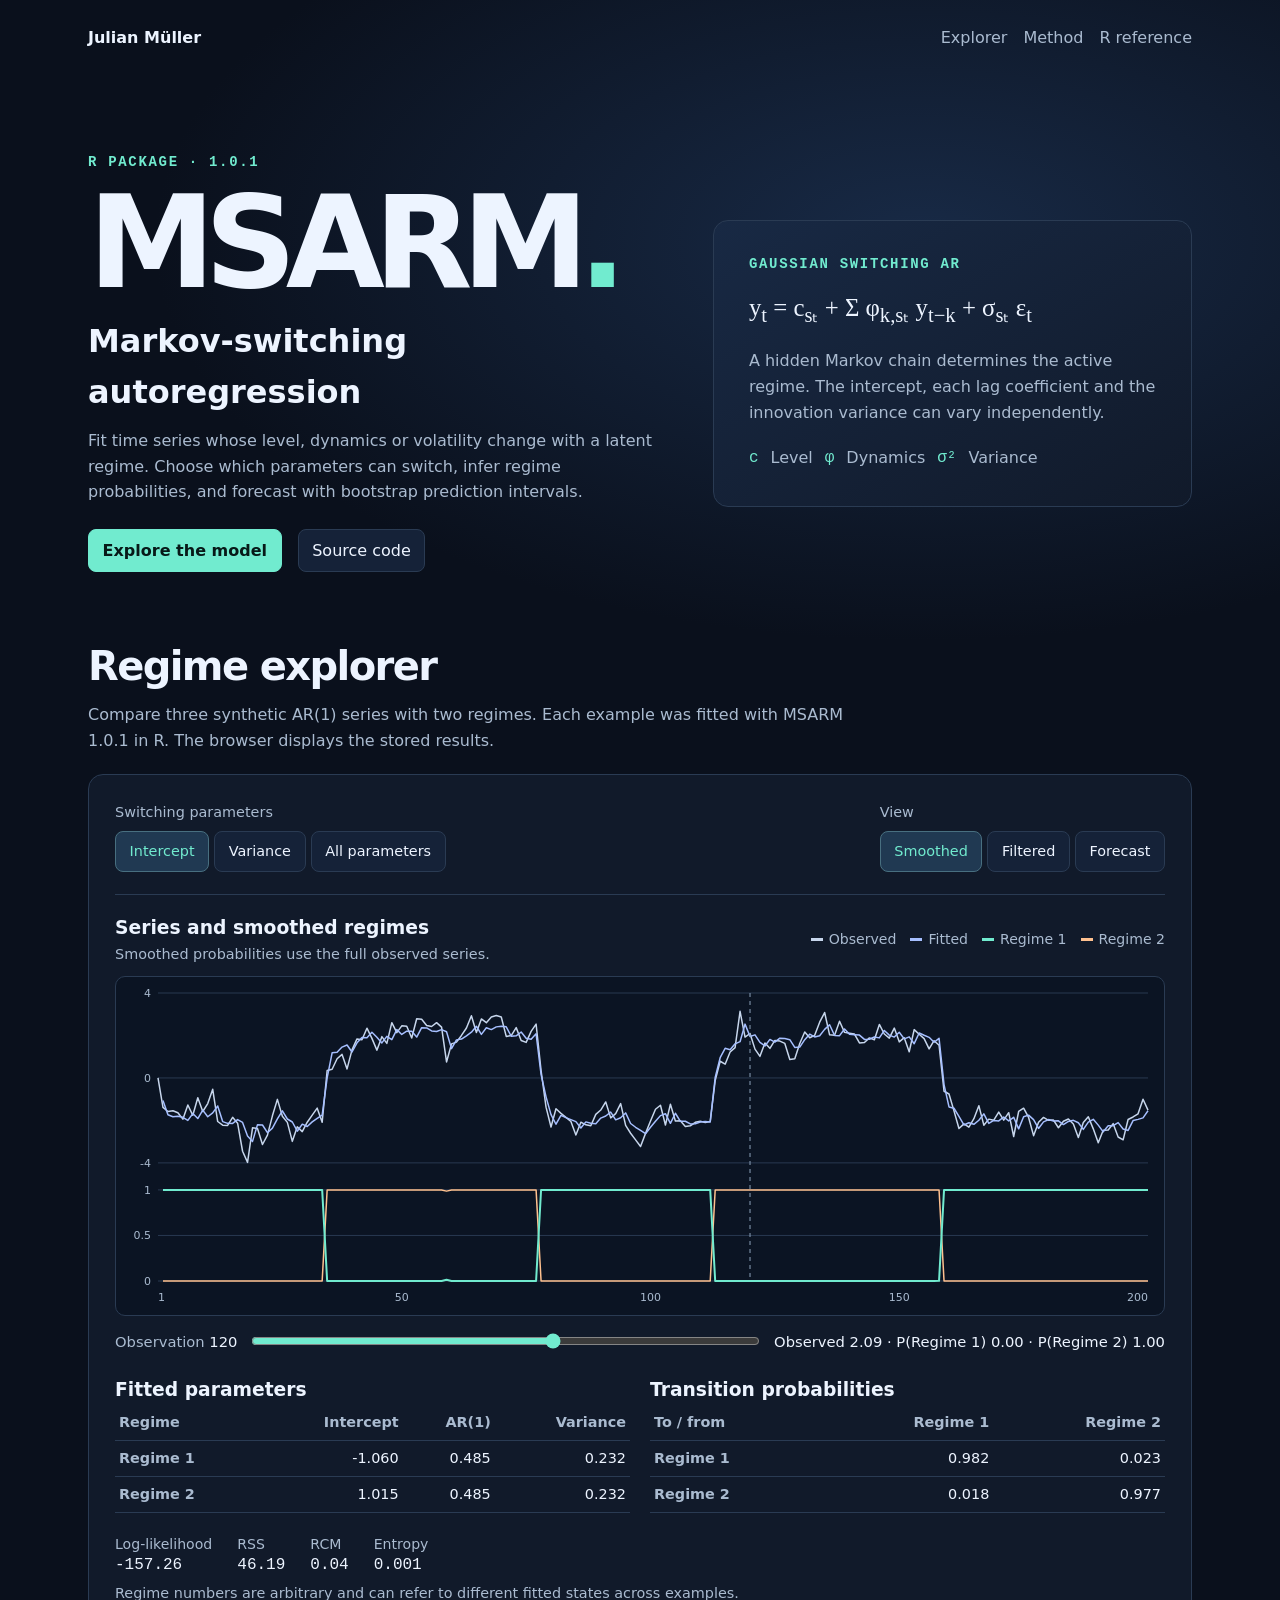
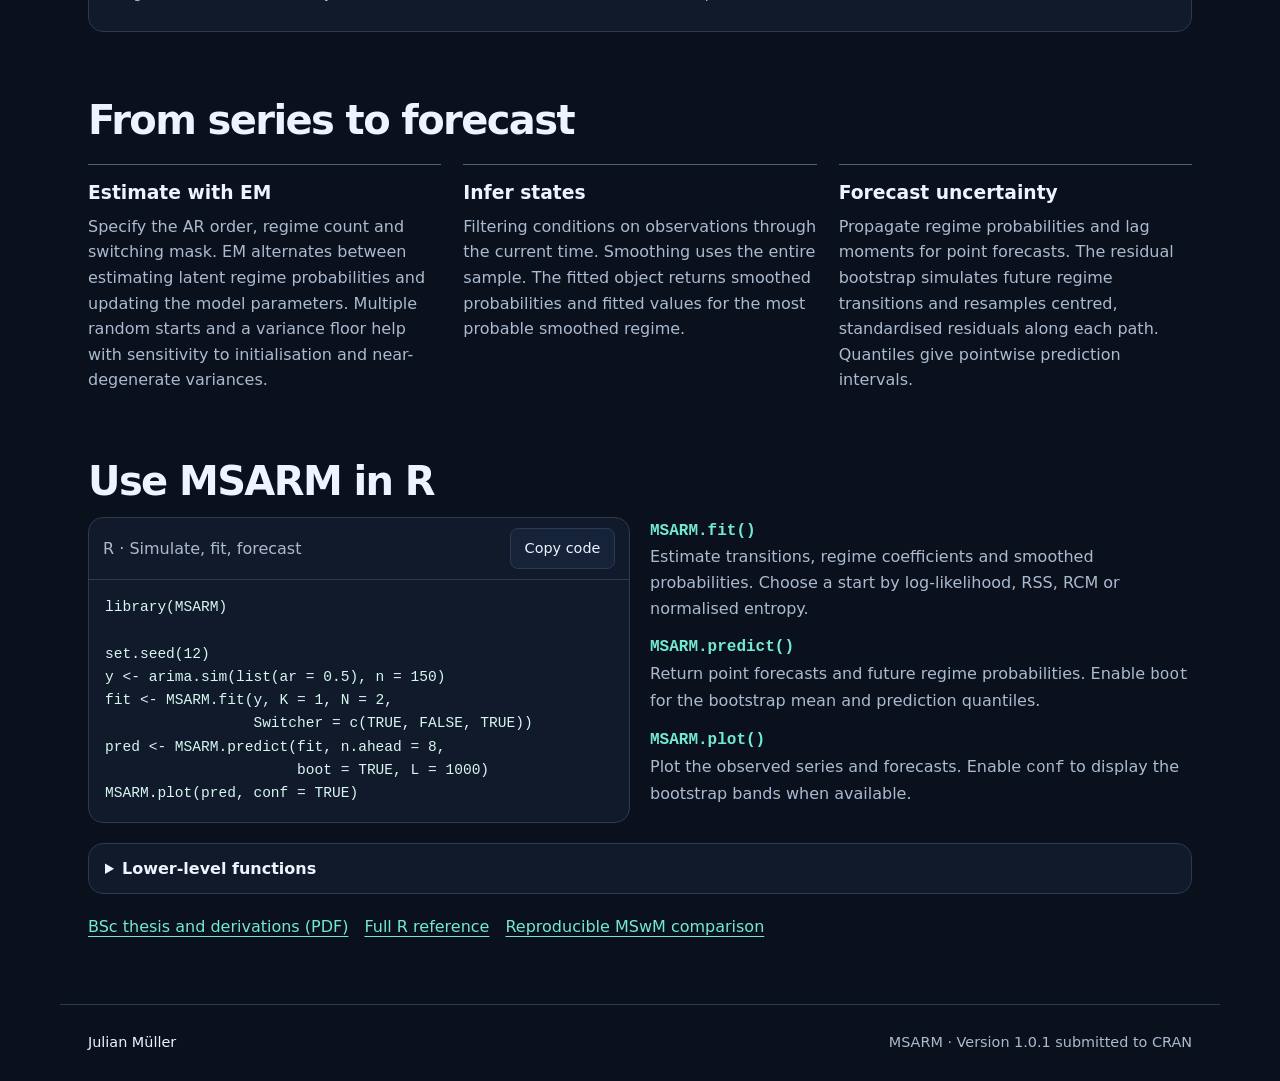
==== msarm/index.html @ c4424e80 "Add interactive MSARM project page" ====
<!doctype html>
<html lang="en">
<head>
  <meta charset="utf-8">
  <meta name="viewport" content="width=device-width, initial-scale=1">
  <meta name="description" content="Explore regime inference and forecasting with MSARM, an R package for Gaussian Markov-switching autoregressions.">
  <title>MSARM · Markov-switching autoregressions in R</title>
  <link rel="stylesheet" href="style.css">
  <script defer src="demo-data.js"></script>
  <script defer src="explorer.js"></script>
</head>
<body>
<a class="skip" href="#main">Skip to content</a>
<header class="wrap top">
  <a class="wordmark" href="../">Julian Müller</a>
  <nav aria-label="Page navigation"><a href="#explore">Explorer</a><a href="#method">Method</a><a href="#reference">R reference</a></nav>
</header>
<main id="main" class="wrap">
  <section class="hero" aria-labelledby="title">
    <div class="hero-copy">
      <div class="eyebrow">R PACKAGE · 1.0.1</div>
      <h1 id="title">MSARM<span>.</span></h1>
      <p class="lead">Markov-switching autoregression</p>
      <p>Fit time series whose level, dynamics or volatility change with a latent regime. Choose which parameters can switch, infer regime probabilities, and forecast with bootstrap prediction intervals.</p>
      <div class="actions"><a class="button primary" href="#explore">Explore the model</a><a class="button" href="https://github.com/jmuelleo/MSARM/tree/msarm-1.0.1">Source code</a></div>
    </div>
    <aside class="model-card" aria-label="Model equation">
      <div class="eyebrow">GAUSSIAN SWITCHING AR</div>
      <p class="equation">y<sub>t</sub> = c<sub>sₜ</sub> + Σ φ<sub>k,sₜ</sub> y<sub>t−k</sub> + σ<sub>sₜ</sub> ε<sub>t</sub></p>
      <p>A hidden Markov chain determines the active regime. The intercept, each lag coefficient and the innovation variance can vary independently.</p>
      <div class="key"><span>c</span> Level <span>φ</span> Dynamics <span>σ²</span> Variance</div>
    </aside>
  </section>

  <section id="explore" aria-labelledby="explore-title">
    <h2 id="explore-title">Regime explorer</h2>
    <p class="intro">Compare three synthetic AR(1) series with two regimes. Each example was fitted with MSARM 1.0.1 in R. The browser displays the stored results.</p>
    <div class="lab">
      <div class="control-row">
        <fieldset><legend>Switching parameters</legend><div class="seg">
          <button type="button" data-model="level" aria-pressed="true">Intercept</button>
          <button type="button" data-model="volatility" aria-pressed="false">Variance</button>
          <button type="button" data-model="dynamics" aria-pressed="false">All parameters</button>
        </div></fieldset>
        <fieldset><legend>View</legend><div class="seg">
          <button type="button" data-view="smoothed" aria-pressed="true">Smoothed</button>
          <button type="button" data-view="filtered" aria-pressed="false">Filtered</button>
          <button type="button" data-view="forecast" aria-pressed="false">Forecast</button>
        </div></fieldset>
      </div>
      <div class="plot-head"><div><h3 id="chart-title">Series and inferred regimes</h3><p id="chart-description" role="status">Smoothed probabilities use the full observed series.</p></div><div id="legend" class="legend"></div></div>
      <canvas id="chart" role="img" aria-labelledby="chart-title chart-description"><p>Chart output is summarized in the tables below.</p></canvas>
      <div class="inspect">
        <label for="inspect">Observation <output id="step">120</output></label>
        <input type="range" id="inspect" min="2" max="200" value="120">
        <span id="values"></span>
      </div>
      <noscript><p>Enable JavaScript to explore the fitted examples. The model and R reference are available below.</p></noscript>
      <div class="readouts">
        <div><h3>Fitted parameters</h3><table><thead><tr><th scope="col">Regime</th><th scope="col">Intercept</th><th scope="col">AR(1)</th><th scope="col">Variance</th></tr></thead><tbody id="parameters"></tbody></table></div>
        <div><h3>Transition probabilities</h3><table><thead><tr><th scope="col">To / from</th><th scope="col">Regime 1</th><th scope="col">Regime 2</th></tr></thead><tbody id="transition"></tbody></table></div>
      </div>
      <dl id="metrics" class="metrics"></dl>
      <p class="note">Regime numbers are arbitrary and can refer to different fitted states across examples.</p>
    </div>
  </section>

  <section id="method" aria-labelledby="method-title">
    <h2 id="method-title">From series to forecast</h2>
    <div class="method">
      <article><h3>Estimate with EM</h3><p>Specify the AR order, regime count and switching mask. EM alternates between estimating latent regime probabilities and updating the model parameters. Multiple random starts and a variance floor help with sensitivity to initialisation and near-degenerate variances.</p></article>
      <article><h3>Infer states</h3><p>Filtering conditions on observations through the current time. Smoothing uses the entire sample. The fitted object returns smoothed probabilities and fitted values for the most probable smoothed regime.</p></article>
      <article><h3>Forecast uncertainty</h3><p>Propagate regime probabilities and lag moments for point forecasts. The residual bootstrap simulates future regime transitions and resamples centred, standardised residuals along each path. Quantiles give pointwise prediction intervals.</p></article>
    </div>
  </section>

  <section id="reference" aria-labelledby="reference-title">
    <h2 id="reference-title">Use MSARM in R</h2>
    <div class="reference">
      <div class="code-wrap"><div class="code-head"><span>R · Simulate, fit, forecast</span><button type="button" id="copy">Copy code</button></div><pre><code id="r-code">library(MSARM)

set.seed(12)
y &lt;- arima.sim(list(ar = 0.5), n = 150)
fit &lt;- MSARM.fit(y, K = 1, N = 2,
                 Switcher = c(TRUE, FALSE, TRUE))
pred &lt;- MSARM.predict(fit, n.ahead = 8,
                      boot = TRUE, L = 1000)
MSARM.plot(pred, conf = TRUE)</code></pre></div>
      <dl class="api">
        <dt><code>MSARM.fit()</code></dt><dd>Estimate transitions, regime coefficients and smoothed probabilities. Choose a start by log-likelihood, RSS, RCM or normalised entropy.</dd>
        <dt><code>MSARM.predict()</code></dt><dd>Return point forecasts and future regime probabilities. Enable <code>boot</code> for the bootstrap mean and prediction quantiles.</dd>
        <dt><code>MSARM.plot()</code></dt><dd>Plot the observed series and forecasts. Enable <code>conf</code> to display the bootstrap bands when available.</dd>
      </dl>
    </div>
    <details><summary>Lower-level functions</summary>
      <p><strong>Inference and likelihood.</strong> <code>eta_function</code> evaluates conditional densities. <code>zeta_Yt_function</code> calculates filtered and one-step predicted probabilities, <code>zeta_YT_function</code> smooths them, and <code>Log_Likelihood_function</code> evaluates the conditional log-likelihood.</p>
      <p><strong>Initialisation and transitions.</strong> <code>alpha_0_function</code>, <code>P_0_function</code> and <code>zeta_1_0_function</code> initialise coefficients, transitions and regime weights. <code>P_ij_next_function</code> updates the transition matrix.</p>
      <p><strong>Worked EM routines.</strong> The three case-specific EM routines expose the estimation steps behind different switching masks. The associated helpers update regression coefficients and, in Example 5, regime variances.</p>
        <ul class="helper-list"><li><a href="https://github.com/jmuelleo/MSARM/tree/msarm-1.0.1/man"><code>Example3_EM_Algorithm_function_lastbeta</code>, <code>Example4_EM_Algorithm_function_lastbeta</code>, <code>Example5_EM_Algorithm_function_lastbeta</code></a></li><li><code>Example3_alpha_next_function</code>, <code>Example4_alpha_next_function_lastbeta</code>, <code>Example5_alpha_next_function_lastbeta</code></li><li><code>Example4_Beta_F_function</code>, <code>Example5_Beta_F_function</code>, <code>Example5_sigma_function</code></li></ul>
    </details>
    <div class="resources"><a href="../assets/documents/msarm-bsc-thesis.pdf">BSc thesis and derivations (PDF)</a><a href="https://github.com/jmuelleo/MSARM/tree/msarm-1.0.1/man">Full R reference</a><a href="https://github.com/jmuelleo/MSARM/blob/msarm-1.0.1/benchmarks/README.md">Reproducible MSwM comparison</a></div>
  </section>
</main>
<footer class="wrap"><a href="../">Julian Müller</a><span>MSARM · Version 1.0.1 submitted to CRAN</span></footer>
</body>
</html>
---- msarm/style.css ----
﻿:root{color-scheme:dark;--bg:#0a101c;--panel:#111a2a;--line:#2a3b53;--text:#edf4ff;--muted:#aabbd0;--mint:#71ebcf;--blue:#a6bfff;--mono:ui-monospace,Consolas,monospace;font-family:system-ui,sans-serif;line-height:1.6}
*{box-sizing:border-box}
body{margin:0;background:radial-gradient(ellipse 60% 400px at 72% 9%,#182a46,transparent),var(--bg);color:var(--text)}
.wrap{max-width:1160px;margin:auto;padding-inline:28px}
a{color:var(--mint);text-underline-offset:.23em}
a:hover{color:#fff}
:focus-visible{outline:2px solid var(--mint);outline-offset:4px}
.skip{position:absolute;left:1rem;top:-5rem;background:var(--bg);padding:.5rem;z-index:2}
.skip:focus{top:.5rem}
.top,footer{display:flex;align-items:center;justify-content:space-between;gap:16px;min-height:76px}
.top nav,.actions,.resources{display:flex;flex-wrap:wrap;gap:16px}
.top a,footer a{color:var(--text);text-decoration:none}
.top nav a{color:var(--muted)}
.wordmark{font-weight:700}
.hero{display:grid;grid-template-columns:1.2fr 1fr;align-items:center;gap:50px;padding-block:78px 70px}
.eyebrow{font:600 .875rem var(--mono);letter-spacing:.12em;color:var(--mint)}
h1,h2,h3,p{margin:0}
h1{font-size:clamp(4rem,11vw,8rem);line-height:1;letter-spacing:-.085em;margin:.55rem 0}
h1 span{color:var(--mint)}
.lead{font-size:clamp(1.35rem,3vw,2rem);font-weight:600;color:var(--text);margin-bottom:10px}
p,dd,.note{color:var(--muted)}
.actions{margin-top:24px}
.button,button{border:1px solid var(--line);background:#152238;color:var(--text);border-radius:8px;padding:.5rem .85rem;font:inherit;cursor:pointer}
.button{text-decoration:none}
.primary{background:var(--mint);color:#071918;border-color:var(--mint);font-weight:650}
.primary:hover{color:#071918;background:#b6ffed}
.model-card,.lab,.code-wrap,details{border:1px solid var(--line);border-radius:15px;background:var(--panel)}
.model-card{padding:clamp(18px,4vw,35px);background:linear-gradient(150deg,#182944,#111a2a)}
.equation{font:clamp(1rem,2.2vw,1.55rem) Georgia,serif;color:var(--text);margin:22px 0}
.key{display:flex;flex-wrap:wrap;gap:8px 12px;align-items:center;margin-top:20px;color:var(--muted)}
.key span{color:var(--mint);font:1rem var(--mono)}
main>section:not(.hero){margin-bottom:64px;scroll-margin:24px}
h2{font-size:clamp(1.65rem,4vw,2.5rem);letter-spacing:-.04em;line-height:1.2;margin-bottom:12px}
.intro{max-width:760px;margin-bottom:20px}
.lab{padding:clamp(12px,3vw,26px)}
.control-row,.plot-head,.inspect{display:flex;flex-wrap:wrap;justify-content:space-between;align-items:center;gap:12px}
fieldset{min-width:0;padding:0;border:0;margin:0}
legend{color:var(--muted);padding:0;margin-bottom:7px;font-size:.9rem}
.seg{display:flex;flex-wrap:wrap;gap:5px}
button{font-size:.9rem}
button:hover{border-color:var(--blue)}
button[aria-pressed=true]{background:#203952;color:var(--mint);border-color:#486f80}
.plot-head{margin:22px 0 10px;border-top:1px solid var(--line);padding-top:18px}
.plot-head p,.note{font-size:.9rem}
.legend{display:flex;flex-wrap:wrap;gap:8px 14px;font-size:.88rem;color:var(--muted)}
.legend span::before{content:"";display:inline-block;width:12px;height:3px;vertical-align:middle;margin-right:6px;background:var(--series)}
canvas{display:block;width:100%;height:340px;background:#0b1423;border:1px solid var(--line);border-radius:10px}
.inspect{justify-content:flex-start;margin:14px 0 22px;color:var(--muted);font-size:.92rem}
.inspect input{accent-color:var(--mint);flex:1;min-width:100px}
output,#values{color:var(--text);font-variant-numeric:tabular-nums}
.readouts,.reference{display:grid;grid-template-columns:1fr 1fr;gap:20px}
table{width:100%;border-collapse:collapse;text-align:right;font-variant-numeric:tabular-nums;font-size:.9rem}
th,td{padding:6px 4px;border-bottom:1px solid var(--line)}
th{color:var(--muted);font-weight:550}
th:first-child{text-align:left}
.metrics{display:flex;flex-wrap:wrap;gap:12px 25px;margin:20px 0 8px}
.metrics dt{color:var(--muted);font-size:.88rem}
.metrics dd{margin:0;color:var(--text);font:1rem var(--mono)}
.method{display:grid;grid-template-columns:repeat(3,1fr);gap:22px;margin-top:20px}
.method article{border-top:1px solid #49657f;padding-top:13px}
.method h3{margin-bottom:6px}
.code-wrap{overflow:hidden}
.code-head{display:flex;justify-content:space-between;align-items:center;gap:8px;padding:10px 14px;border-bottom:1px solid var(--line);color:var(--muted)}
pre{margin:0;padding:16px;overflow:auto;color:#d6f7f1;font-size:.91rem}
code{font-family:var(--mono);overflow-wrap:anywhere}
pre code{overflow-wrap:normal}
.api{margin:0}
.api dt{color:var(--mint);font-weight:700}
.api dd{margin:0 0 12px}
details{margin-block:20px;padding:12px 16px}
details p{margin-top:10px}
summary{cursor:pointer;font-weight:600}
footer{border-top:1px solid var(--line);color:var(--muted);font-size:.9rem}
@media(max-width:720px){.wrap{padding-inline:16px}.hero,.readouts,.method,.reference{grid-template-columns:1fr}.hero{gap:28px;padding-block:46px}.top nav{gap:9px;font-size:.88rem}canvas{height:300px}footer{flex-wrap:wrap;padding-block:12px}}
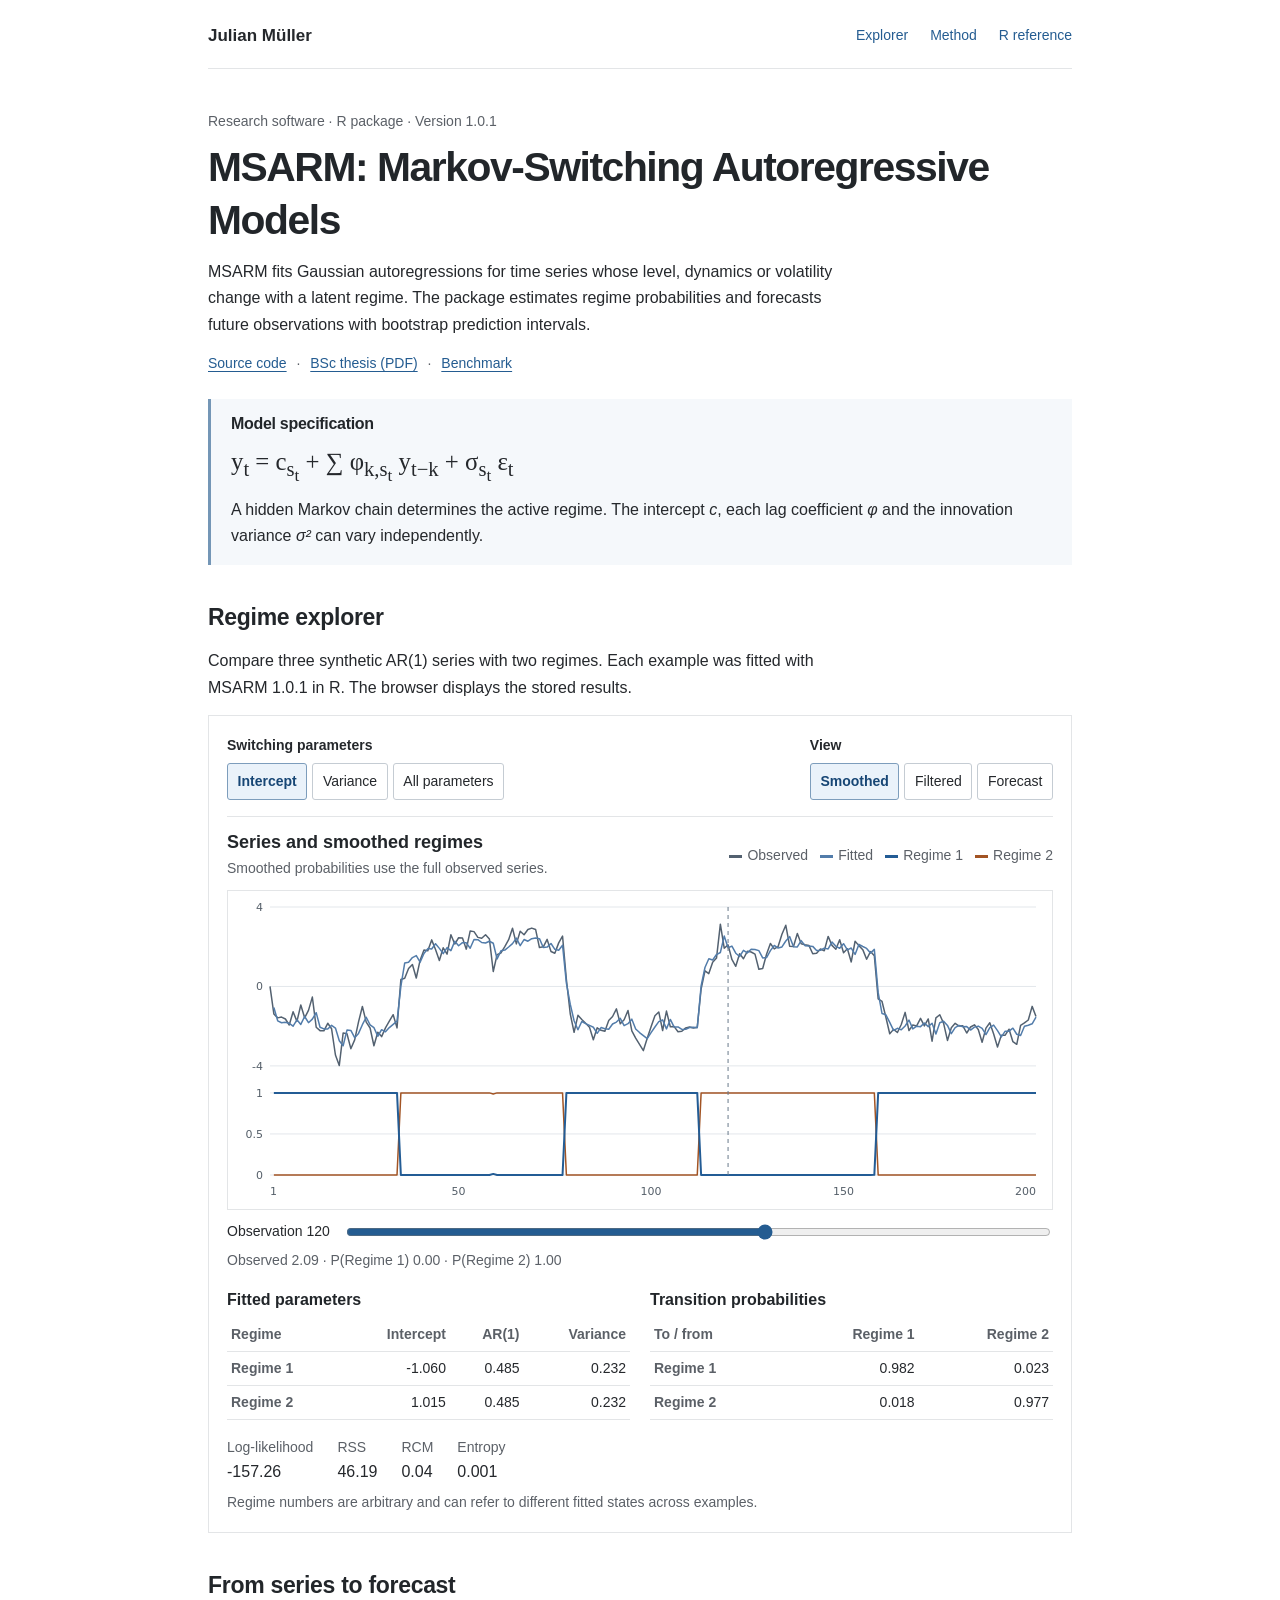
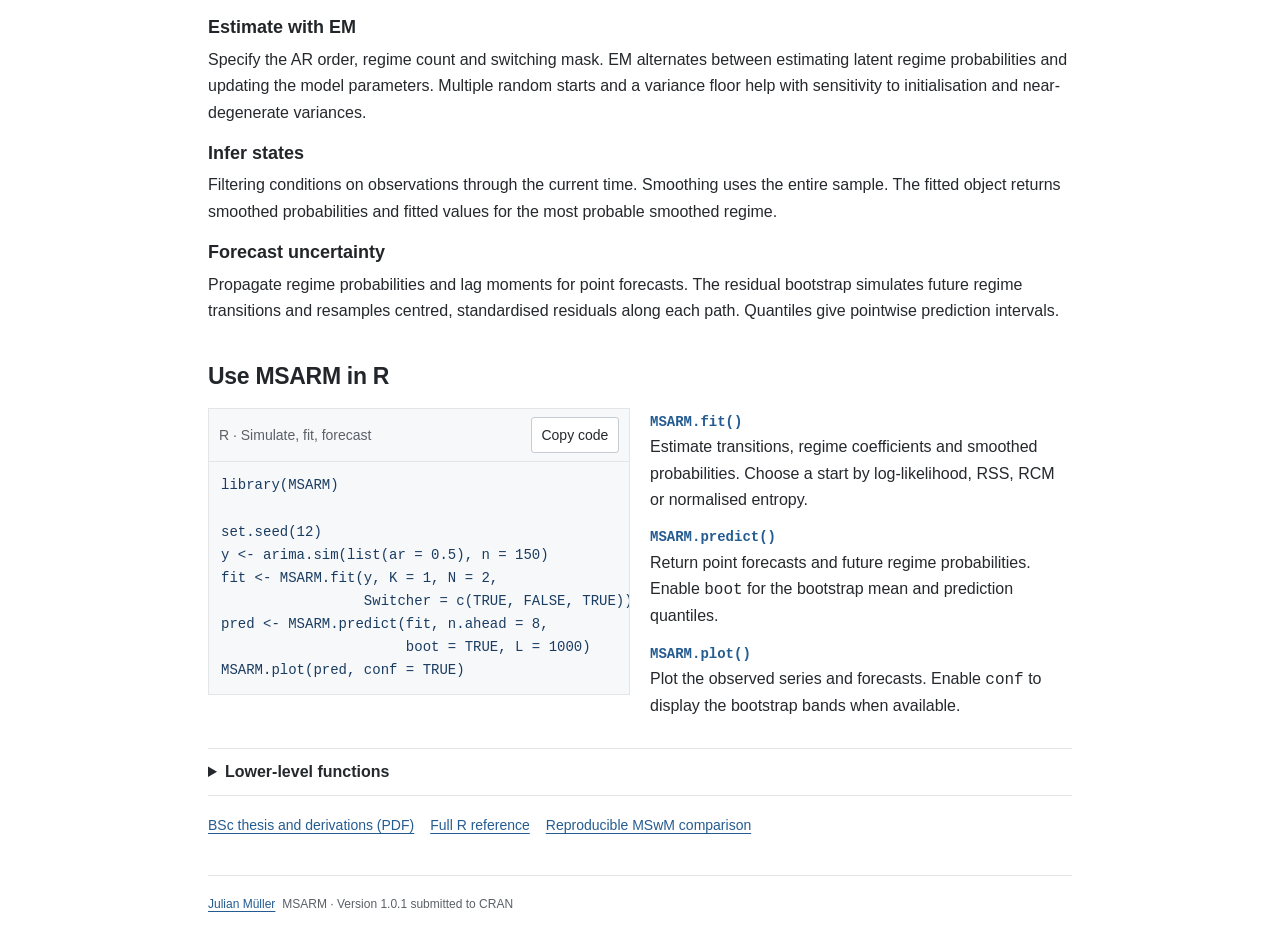
==== commit f33a2f88: "Match MSARM page to academic homepage" ====
--- a/msarm/index.html
+++ b/msarm/index.html
@@ -5,37 +5,35 @@
   <meta name="viewport" content="width=device-width, initial-scale=1">
   <meta name="description" content="Explore regime inference and forecasting with MSARM, an R package for Gaussian Markov-switching autoregressions.">
   <title>MSARM · Markov-switching autoregressions in R</title>
+  <link rel="stylesheet" href="../style.css">
   <link rel="stylesheet" href="style.css">
   <script defer src="demo-data.js"></script>
   <script defer src="explorer.js"></script>
 </head>
 <body>
-<a class="skip" href="#main">Skip to content</a>
-<header class="wrap top">
-  <a class="wordmark" href="../">Julian Müller</a>
+<a class="skip-link" href="#main">Skip to content</a>
+<div class="page">
+<header>
+  <a class="site-name" href="../">Julian Müller</a>
   <nav aria-label="Page navigation"><a href="#explore">Explorer</a><a href="#method">Method</a><a href="#reference">R reference</a></nav>
 </header>
-<main id="main" class="wrap">
-  <section class="hero" aria-labelledby="title">
-    <div class="hero-copy">
-      <div class="eyebrow">R PACKAGE · 1.0.1</div>
-      <h1 id="title">MSARM<span>.</span></h1>
-      <p class="lead">Markov-switching autoregression</p>
-      <p>Fit time series whose level, dynamics or volatility change with a latent regime. Choose which parameters can switch, infer regime probabilities, and forecast with bootstrap prediction intervals.</p>
-      <div class="actions"><a class="button primary" href="#explore">Explore the model</a><a class="button" href="https://github.com/jmuelleo/MSARM/tree/msarm-1.0.1">Source code</a></div>
+<main id="main">
+  <section class="project-intro" aria-labelledby="title">
+    <p class="context">Research software &middot; R package &middot; Version 1.0.1</p>
+    <h1 id="title">MSARM: Markov-Switching Autoregressive Models</h1>
+    <p>MSARM fits Gaussian autoregressions for time series whose level, dynamics or volatility change with a latent regime. The package estimates regime probabilities and forecasts future observations with bootstrap prediction intervals.</p>
+    <p class="project-links"><a href="https://github.com/jmuelleo/MSARM/tree/msarm-1.0.1">Source code</a><span aria-hidden="true"> &middot; </span><a href="../assets/documents/msarm-bsc-thesis.pdf">BSc thesis (PDF)</a><span aria-hidden="true"> &middot; </span><a href="https://github.com/jmuelleo/MSARM/blob/msarm-1.0.1/benchmarks/README.md">Benchmark</a></p>
+    <div class="model-card">
+      <h2>Model specification</h2>
+      <p class="equation">y<sub>t</sub> = c<sub>s<sub>t</sub></sub> + &sum; &phi;<sub>k,s<sub>t</sub></sub> y<sub>t&minus;k</sub> + &sigma;<sub>s<sub>t</sub></sub> &epsilon;<sub>t</sub></p>
+      <p>A hidden Markov chain determines the active regime. The intercept <var>c</var>, each lag coefficient <var>&phi;</var> and the innovation variance <var>&sigma;&sup2;</var> can vary independently.</p>
     </div>
-    <aside class="model-card" aria-label="Model equation">
-      <div class="eyebrow">GAUSSIAN SWITCHING AR</div>
-      <p class="equation">y<sub>t</sub> = c<sub>sₜ</sub> + Σ φ<sub>k,sₜ</sub> y<sub>t−k</sub> + σ<sub>sₜ</sub> ε<sub>t</sub></p>
-      <p>A hidden Markov chain determines the active regime. The intercept, each lag coefficient and the innovation variance can vary independently.</p>
-      <div class="key"><span>c</span> Level <span>φ</span> Dynamics <span>σ²</span> Variance</div>
-    </aside>
   </section>
 
   <section id="explore" aria-labelledby="explore-title">
     <h2 id="explore-title">Regime explorer</h2>
     <p class="intro">Compare three synthetic AR(1) series with two regimes. Each example was fitted with MSARM 1.0.1 in R. The browser displays the stored results.</p>
-    <div class="lab">
+    <figure class="lab" aria-labelledby="chart-title">
       <div class="control-row">
         <fieldset><legend>Switching parameters</legend><div class="seg">
           <button type="button" data-model="level" aria-pressed="true">Intercept</button>
@@ -61,8 +59,8 @@
         <div><h3>Transition probabilities</h3><table><thead><tr><th scope="col">To / from</th><th scope="col">Regime 1</th><th scope="col">Regime 2</th></tr></thead><tbody id="transition"></tbody></table></div>
       </div>
       <dl id="metrics" class="metrics"></dl>
-      <p class="note">Regime numbers are arbitrary and can refer to different fitted states across examples.</p>
-    </div>
+      <figcaption class="note context">Regime numbers are arbitrary and can refer to different fitted states across examples.</figcaption>
+    </figure>
   </section>
 
   <section id="method" aria-labelledby="method-title">
@@ -101,6 +99,7 @@
     <div class="resources"><a href="../assets/documents/msarm-bsc-thesis.pdf">BSc thesis and derivations (PDF)</a><a href="https://github.com/jmuelleo/MSARM/tree/msarm-1.0.1/man">Full R reference</a><a href="https://github.com/jmuelleo/MSARM/blob/msarm-1.0.1/benchmarks/README.md">Reproducible MSwM comparison</a></div>
   </section>
 </main>
-<footer class="wrap"><a href="../">Julian Müller</a><span>MSARM · Version 1.0.1 submitted to CRAN</span></footer>
+<footer><a href="../">Julian Müller</a><span>MSARM · Version 1.0.1 submitted to CRAN</span></footer>
+</div>
 </body>
 </html>
--- a/style.css
+++ b/style.css
@@ -0,0 +1,60 @@
+:root { color-scheme: light; --ink: #25282c; --muted: #5b6067; --link: #245c91; --line: #e3e5e7; }
+* { box-sizing: border-box; }
+html { scroll-padding-top: 24px; }
+body { margin: 0; background: #fff; color: var(--ink); font-family: -apple-system, BlinkMacSystemFont, "Segoe UI", Helvetica, Arial, sans-serif; font-size: 16px; line-height: 1.65; }
+.page { max-width: 928px; margin: 0 auto; padding: 0 32px; }
+a { color: var(--link); text-decoration-thickness: 1px; text-underline-offset: 3px; }
+a:hover { color: #153c61; text-decoration: underline; }
+a:focus-visible { outline: 2px solid var(--link); outline-offset: 4px; border-radius: 1px; }
+.skip-link { position: absolute; left: 12px; top: -80px; background: #fff; padding: 10px 16px; z-index: 2; }
+.skip-link:focus { top: 10px; }
+header { display: flex; align-items: center; justify-content: space-between; gap: 20px; padding: 22px 0 18px; border-bottom: 1px solid var(--line); margin-bottom: 42px; }
+.site-name { color: var(--ink); font-size: 17px; font-weight: 600; text-decoration: none; }
+nav { display: flex; flex-wrap: wrap; gap: 22px; font-size: 14px; }
+nav a { text-decoration: none; }
+.file-type { font-size: 12px; }
+h1,h2,h3 { color: #22262a; font-weight: 600; line-height: 1.3; }
+h1 { font-size: 32px; letter-spacing: -.6px; margin: 0 0 18px; }
+h2 { font-size: 23px; letter-spacing: -.3px; margin: 0 0 16px; }
+h3 { font-size: 18px; margin: 0 0 7px; }
+p { margin: 0 0 14px; }
+section { margin-bottom: 38px; }
+.introduction { display: grid; grid-template-columns: minmax(0,1fr) 190px; gap: 38px; align-items: start; margin-bottom: 40px; }
+.portrait { width: 190px; height: 244px; object-fit: cover; object-position: 50% 17%; margin-top: 3px; }
+.application-note { color: #40464c; }
+.contact-links { font-size: 14px; margin: 19px 0 0; line-height: 2; }
+.contact-links span,.project-links span { margin: 0 6px; color: var(--muted); }
+.project + .project { margin-top: 28px; }
+.context { color: var(--muted); font-size: 14px; line-height: 1.55; margin-bottom: 12px; }
+.project-links { font-size: 14px; margin-bottom: 10px; }
+.follow-up { color: var(--muted); font-size: 14px; }
+.history { margin: 0 0 18px; }
+.history > div { display: grid; grid-template-columns: 124px minmax(0,1fr); gap: 18px; margin-bottom: 15px; }
+dt { color: var(--muted); font-size: 14px; padding-top: 2px; }
+dd { margin: 0; }
+strong { font-weight: 600; }
+footer { border-top: 1px solid var(--line); padding: 19px 0 28px; font-size: 12px; color: var(--muted); }
+footer span { margin: 0 7px; }
+@media(max-width: 650px) {
+  .page { padding: 0 22px; }
+  header { align-items: flex-start; flex-direction: column; gap: 10px; margin-bottom: 30px; padding-top: 18px; }
+  nav { gap: 20px; }
+  .introduction { grid-template-columns: minmax(0,1fr) 116px; gap: 20px; }
+  .bio { display: contents; }
+  h1 { align-self: center; font-size: 29px; margin: 0; }
+  .portrait { grid-column: 2; grid-row: 1; width: 116px; height: 149px; margin: 0; }
+  .bio > p { grid-column: 1 / -1; margin: 0; }
+  .contact-links { font-size: 14px; }
+  h2 { font-size: 22px; }
+  .history > div { grid-template-columns: 1fr; gap: 2px; margin-bottom: 19px; }
+  section { margin-bottom: 32px; }
+}
+@media print {
+  .page { max-width: none; padding: 0; }
+  header,.skip-link,footer { display: none; }
+  body { font-size: 11pt; }
+  h1 { font-size: 24pt; }
+  h2 { font-size: 16pt; }
+  a { color: inherit; }
+  .project,.history > div { break-inside: avoid; }
+}
--- a/msarm/style.css
+++ b/msarm/style.css
@@ -1,74 +1,60 @@
-﻿:root{color-scheme:dark;--bg:#0a101c;--panel:#111a2a;--line:#2a3b53;--text:#edf4ff;--muted:#aabbd0;--mint:#71ebcf;--blue:#a6bfff;--mono:ui-monospace,Consolas,monospace;font-family:system-ui,sans-serif;line-height:1.6}
-*{box-sizing:border-box}
-body{margin:0;background:radial-gradient(ellipse 60% 400px at 72% 9%,#182a46,transparent),var(--bg);color:var(--text)}
-.wrap{max-width:1160px;margin:auto;padding-inline:28px}
-a{color:var(--mint);text-underline-offset:.23em}
-a:hover{color:#fff}
-:focus-visible{outline:2px solid var(--mint);outline-offset:4px}
-.skip{position:absolute;left:1rem;top:-5rem;background:var(--bg);padding:.5rem;z-index:2}
-.skip:focus{top:.5rem}
-.top,footer{display:flex;align-items:center;justify-content:space-between;gap:16px;min-height:76px}
-.top nav,.actions,.resources{display:flex;flex-wrap:wrap;gap:16px}
-.top a,footer a{color:var(--text);text-decoration:none}
-.top nav a{color:var(--muted)}
-.wordmark{font-weight:700}
-.hero{display:grid;grid-template-columns:1.2fr 1fr;align-items:center;gap:50px;padding-block:78px 70px}
-.eyebrow{font:600 .875rem var(--mono);letter-spacing:.12em;color:var(--mint)}
-h1,h2,h3,p{margin:0}
-h1{font-size:clamp(4rem,11vw,8rem);line-height:1;letter-spacing:-.085em;margin:.55rem 0}
-h1 span{color:var(--mint)}
-.lead{font-size:clamp(1.35rem,3vw,2rem);font-weight:600;color:var(--text);margin-bottom:10px}
-p,dd,.note{color:var(--muted)}
-.actions{margin-top:24px}
-.button,button{border:1px solid var(--line);background:#152238;color:var(--text);border-radius:8px;padding:.5rem .85rem;font:inherit;cursor:pointer}
-.button{text-decoration:none}
-.primary{background:var(--mint);color:#071918;border-color:var(--mint);font-weight:650}
-.primary:hover{color:#071918;background:#b6ffed}
-.model-card,.lab,.code-wrap,details{border:1px solid var(--line);border-radius:15px;background:var(--panel)}
-.model-card{padding:clamp(18px,4vw,35px);background:linear-gradient(150deg,#182944,#111a2a)}
-.equation{font:clamp(1rem,2.2vw,1.55rem) Georgia,serif;color:var(--text);margin:22px 0}
-.key{display:flex;flex-wrap:wrap;gap:8px 12px;align-items:center;margin-top:20px;color:var(--muted)}
-.key span{color:var(--mint);font:1rem var(--mono)}
-main>section:not(.hero){margin-bottom:64px;scroll-margin:24px}
-h2{font-size:clamp(1.65rem,4vw,2.5rem);letter-spacing:-.04em;line-height:1.2;margin-bottom:12px}
-.intro{max-width:760px;margin-bottom:20px}
-.lab{padding:clamp(12px,3vw,26px)}
-.control-row,.plot-head,.inspect{display:flex;flex-wrap:wrap;justify-content:space-between;align-items:center;gap:12px}
-fieldset{min-width:0;padding:0;border:0;margin:0}
-legend{color:var(--muted);padding:0;margin-bottom:7px;font-size:.9rem}
-.seg{display:flex;flex-wrap:wrap;gap:5px}
-button{font-size:.9rem}
-button:hover{border-color:var(--blue)}
-button[aria-pressed=true]{background:#203952;color:var(--mint);border-color:#486f80}
-.plot-head{margin:22px 0 10px;border-top:1px solid var(--line);padding-top:18px}
-.plot-head p,.note{font-size:.9rem}
-.legend{display:flex;flex-wrap:wrap;gap:8px 14px;font-size:.88rem;color:var(--muted)}
-.legend span::before{content:"";display:inline-block;width:12px;height:3px;vertical-align:middle;margin-right:6px;background:var(--series)}
-canvas{display:block;width:100%;height:340px;background:#0b1423;border:1px solid var(--line);border-radius:10px}
-.inspect{justify-content:flex-start;margin:14px 0 22px;color:var(--muted);font-size:.92rem}
-.inspect input{accent-color:var(--mint);flex:1;min-width:100px}
-output,#values{color:var(--text);font-variant-numeric:tabular-nums}
-.readouts,.reference{display:grid;grid-template-columns:1fr 1fr;gap:20px}
-table{width:100%;border-collapse:collapse;text-align:right;font-variant-numeric:tabular-nums;font-size:.9rem}
-th,td{padding:6px 4px;border-bottom:1px solid var(--line)}
-th{color:var(--muted);font-weight:550}
-th:first-child{text-align:left}
-.metrics{display:flex;flex-wrap:wrap;gap:12px 25px;margin:20px 0 8px}
-.metrics dt{color:var(--muted);font-size:.88rem}
-.metrics dd{margin:0;color:var(--text);font:1rem var(--mono)}
-.method{display:grid;grid-template-columns:repeat(3,1fr);gap:22px;margin-top:20px}
-.method article{border-top:1px solid #49657f;padding-top:13px}
-.method h3{margin-bottom:6px}
-.code-wrap{overflow:hidden}
-.code-head{display:flex;justify-content:space-between;align-items:center;gap:8px;padding:10px 14px;border-bottom:1px solid var(--line);color:var(--muted)}
-pre{margin:0;padding:16px;overflow:auto;color:#d6f7f1;font-size:.91rem}
-code{font-family:var(--mono);overflow-wrap:anywhere}
-pre code{overflow-wrap:normal}
-.api{margin:0}
-.api dt{color:var(--mint);font-weight:700}
-.api dd{margin:0 0 12px}
-details{margin-block:20px;padding:12px 16px}
-details p{margin-top:10px}
-summary{cursor:pointer;font-weight:600}
-footer{border-top:1px solid var(--line);color:var(--muted);font-size:.9rem}
-@media(max-width:720px){.wrap{padding-inline:16px}.hero,.readouts,.method,.reference{grid-template-columns:1fr}.hero{gap:28px;padding-block:46px}.top nav{gap:9px;font-size:.88rem}canvas{height:300px}footer{flex-wrap:wrap;padding-block:12px}}
+﻿/* Shared typography, spacing and navigation come from the homepage stylesheet. */
+.project-intro h1 { font-size: clamp(1.8rem, 4.2vw, 2.55rem); letter-spacing: -.035em; margin-bottom: 12px; }
+.project-intro .context { margin-bottom: 8px; }
+.project-intro > p:not(.context,.project-links) { max-width: 72ch; }
+.project-intro .project-links { margin-top: 14px; }
+.model-card { margin-top: 24px; padding: 15px 20px; border-left: 3px solid #7496b6; background: #f5f8fb; }
+.model-card h2 { font-size: 16px; margin-bottom: 8px; }
+.equation { margin: 0 0 8px; font: clamp(1.15rem, 2.8vw, 1.55rem)/1.5 Georgia, serif; }
+.model-card p:last-child { margin-bottom: 0; }
+.intro { max-width: 72ch; }
+.lab { margin: 0; border: 1px solid var(--line); padding: 18px; }
+.control-row, .plot-head, .inspect { display: flex; flex-wrap: wrap; align-items: center; gap: 12px 20px; }
+.control-row, .plot-head { justify-content: space-between; }
+fieldset { min-width: 0; padding: 0; border: 0; margin: 0; }
+legend { font-size: .875rem; font-weight: 600; padding: 0; margin-bottom: 6px; }
+.seg { display: flex; flex-wrap: wrap; gap: 5px; }
+button { border: 1px solid #c5ccd3; border-radius: 3px; background: #fff; color: var(--ink); padding: .35rem .6rem; font: inherit; font-size: .875rem; cursor: pointer; }
+button:hover { border-color: var(--link); }
+button[aria-pressed="true"] { background: #eaf2fa; color: #174675; border-color: #7d9dbc; font-weight: 600; }
+button:focus-visible, input:focus-visible, summary:focus-visible { outline: 2px solid var(--link); outline-offset: 3px; }
+.plot-head { border-top: 1px solid var(--line); padding-top: 14px; margin: 16px 0 10px; }
+.plot-head h3 { margin-bottom: 3px; }
+.plot-head p { font-size: .875rem; color: var(--muted); margin: 0; }
+.legend { display: flex; flex-wrap: wrap; gap: 4px 12px; font-size: .875rem; color: var(--muted); }
+.legend span::before { content: ""; display: inline-block; width: 13px; height: 3px; vertical-align: middle; margin-right: 5px; background: var(--series); }
+canvas { display: block; width: 100%; height: 320px; background: #fff; border: 1px solid var(--line); }
+.inspect { margin: 10px 0 18px; font-size: .875rem; gap: 6px 14px; }
+.inspect input { accent-color: var(--link); flex: 1; min-width: 100px; }
+output, #values, table { font-variant-numeric: tabular-nums; }
+#values { flex-basis: 100%; color: var(--muted); }
+.readouts, .reference { display: grid; grid-template-columns: repeat(2,minmax(0,1fr)); gap: 20px; }
+.readouts h3 { font-size: 1rem; }
+table { width: 100%; border-collapse: collapse; text-align: right; font-size: .875rem; }
+th, td { padding: 5px 4px; border-bottom: 1px solid var(--line); }
+th { color: var(--muted); font-weight: 550; }
+th:first-child { text-align: left; }
+.metrics { display: flex; flex-wrap: wrap; gap: 6px 24px; margin: 14px 0 6px; }
+.metrics dd { font-variant-numeric: tabular-nums; }
+.note { margin-bottom: 0; }
+.method article { margin-bottom: 16px; }
+.method article:last-child { margin-bottom: 0; }
+.method article p { margin: 0; }
+.code-wrap { min-width: 0; align-self: start; border: 1px solid var(--line); background: #f7f8fa; }
+.code-head { display: flex; align-items: center; justify-content: space-between; gap: 8px; padding: 8px 10px; border-bottom: 1px solid var(--line); color: var(--muted); font-size: .875rem; }
+pre { margin: 0; padding: 12px; overflow: auto; color: #1a3c61; font-size: .875rem; }
+code { font-family: ui-monospace, Consolas, monospace; overflow-wrap: anywhere; }
+pre code { overflow-wrap: normal; }
+.api { margin: 0; }
+.api dt { color: var(--link); font-weight: 600; }
+.api dd { margin: 0 0 10px; }
+details { margin-block: 18px; padding-block: 10px; border-block: 1px solid var(--line); }
+details p { margin: 10px 0 0; }
+summary { cursor: pointer; font-weight: 600; }
+.helper-list { padding-inline-start: 20px; }
+.resources { display: flex; flex-wrap: wrap; gap: 5px 16px; font-size: .875rem; }
+@media(max-width: 650px) {
+  .readouts, .reference { grid-template-columns: 1fr; gap: 14px; }
+  .lab { padding: 12px; }
+  canvas { height: 280px; }
+}
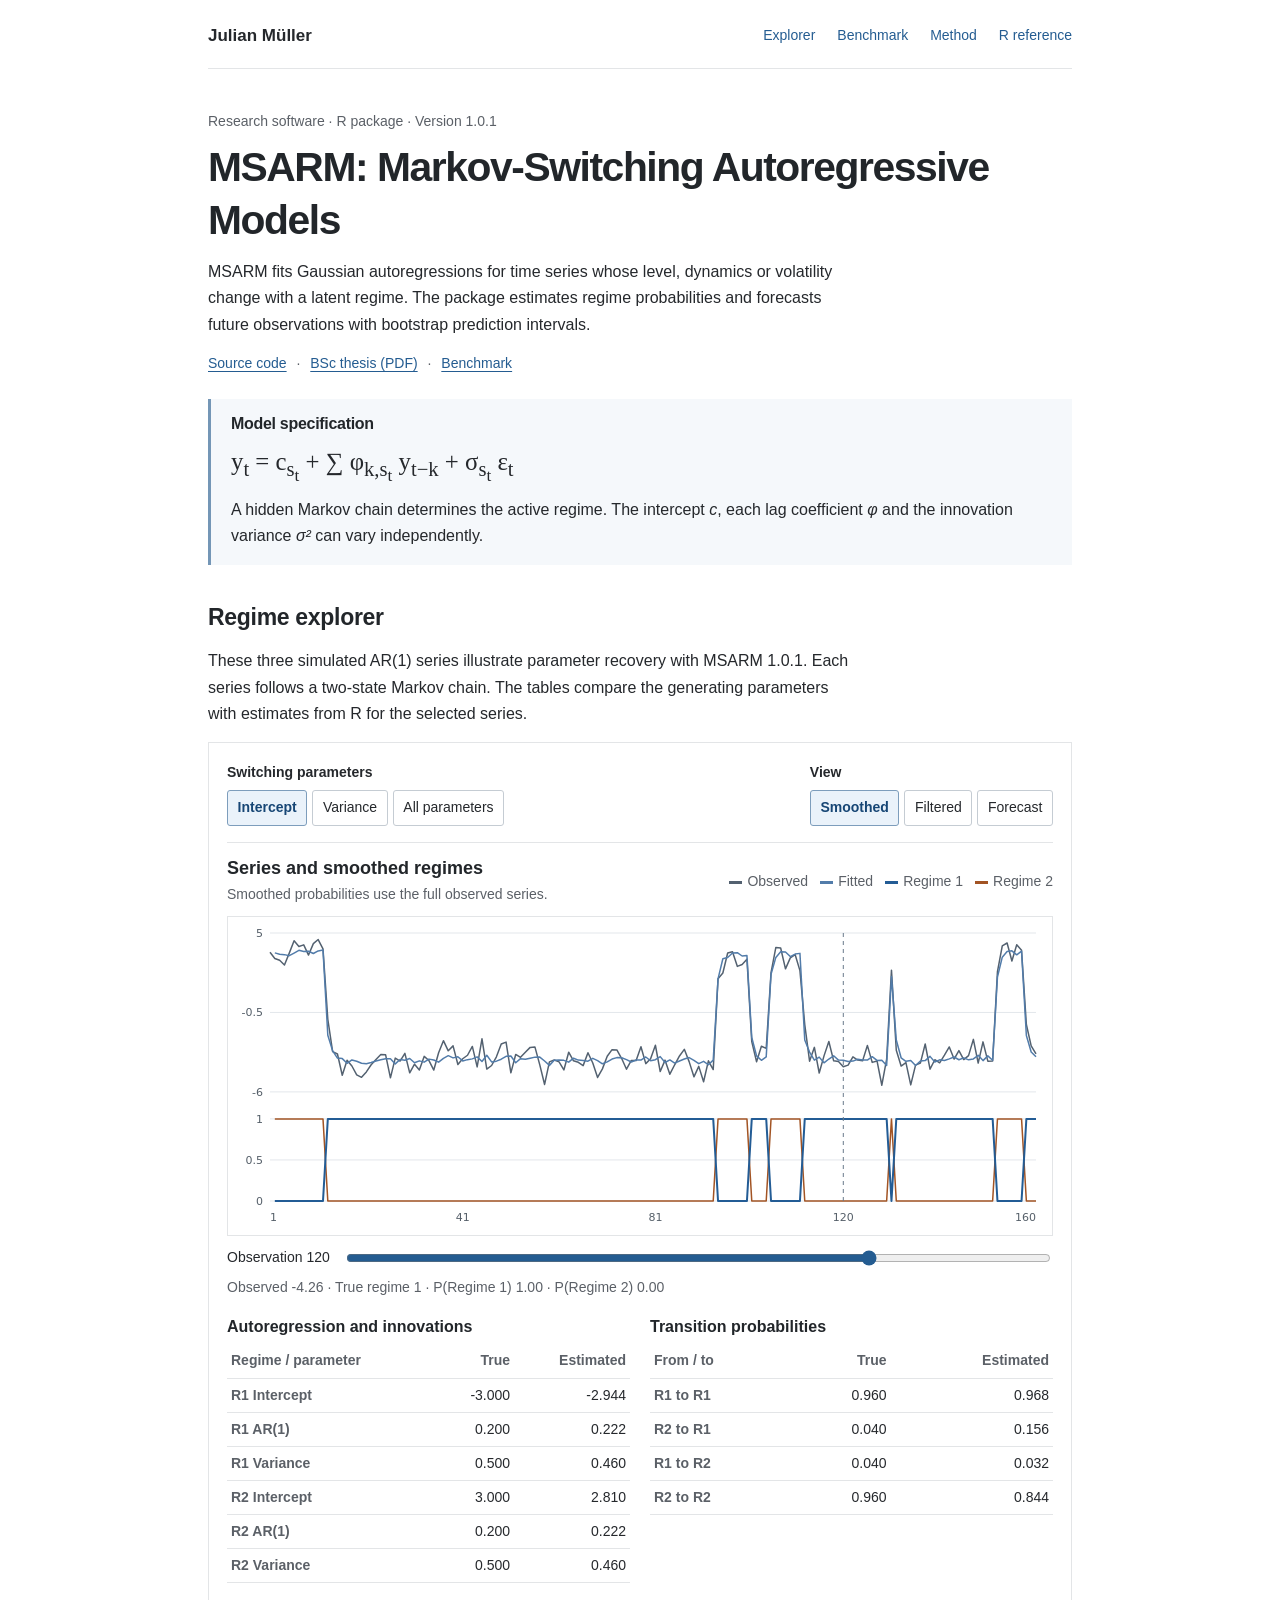
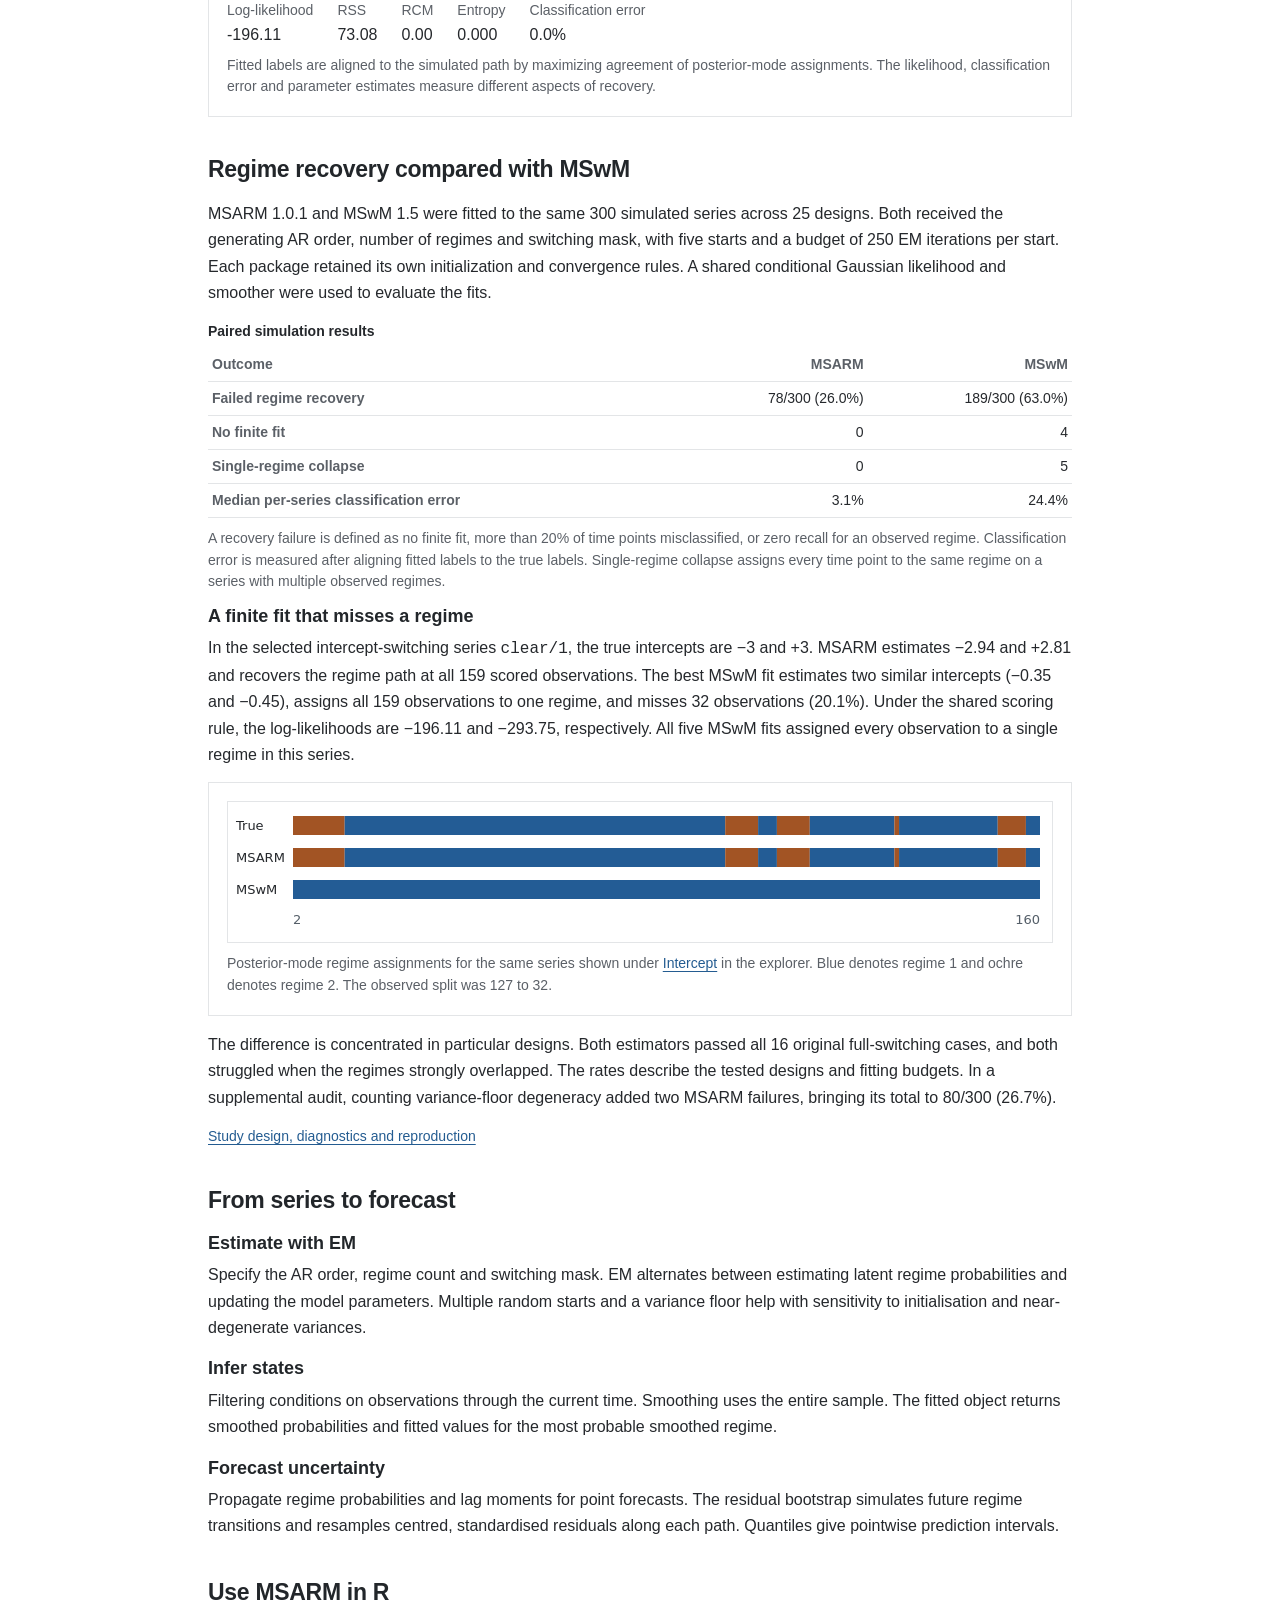
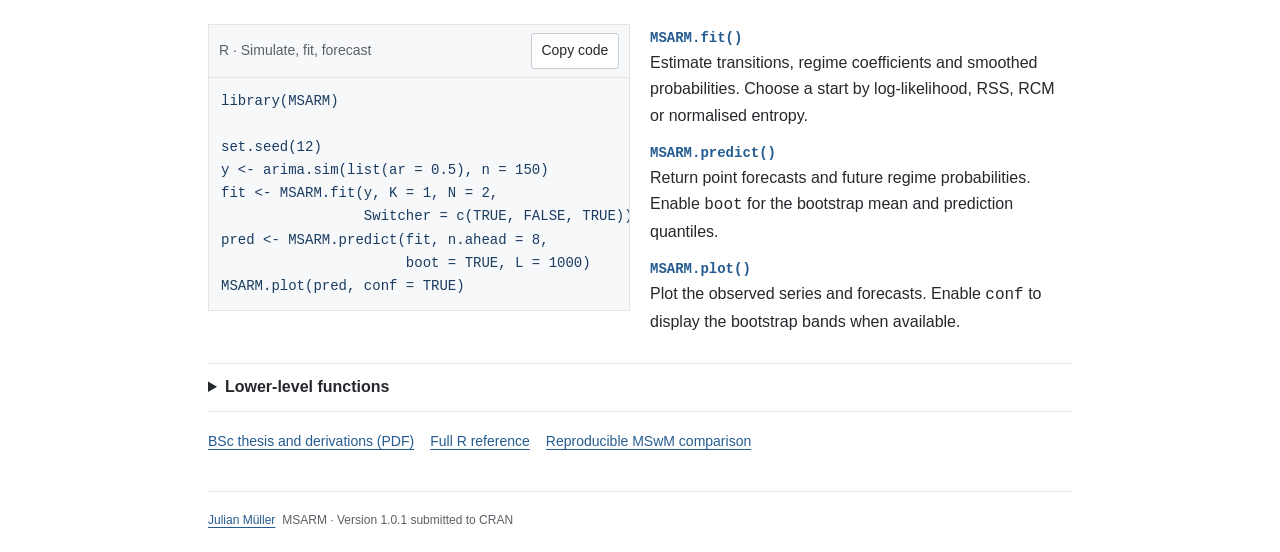
==== commit 81ffe605: "Compare MSARM estimates with simulated truth and MSwM" ====
--- a/msarm/index.html
+++ b/msarm/index.html
@@ -15,7 +15,7 @@
 <div class="page">
 <header>
   <a class="site-name" href="../">Julian Müller</a>
-  <nav aria-label="Page navigation"><a href="#explore">Explorer</a><a href="#method">Method</a><a href="#reference">R reference</a></nav>
+  <nav aria-label="Page navigation"><a href="#explore">Explorer</a><a href="#benchmark">Benchmark</a><a href="#method">Method</a><a href="#reference">R reference</a></nav>
 </header>
 <main id="main">
   <section class="project-intro" aria-labelledby="title">
@@ -32,7 +32,7 @@
 
   <section id="explore" aria-labelledby="explore-title">
     <h2 id="explore-title">Regime explorer</h2>
-    <p class="intro">Compare three synthetic AR(1) series with two regimes. Each example was fitted with MSARM 1.0.1 in R. The browser displays the stored results.</p>
+    <p class="intro">These three simulated AR(1) series illustrate parameter recovery with MSARM 1.0.1. Each series follows a two-state Markov chain. The tables compare the generating parameters with estimates from R for the selected series.</p>
     <figure class="lab" aria-labelledby="chart-title">
       <div class="control-row">
         <fieldset><legend>Switching parameters</legend><div class="seg">
@@ -55,12 +55,36 @@
       </div>
       <noscript><p>Enable JavaScript to explore the fitted examples. The model and R reference are available below.</p></noscript>
       <div class="readouts">
-        <div><h3>Fitted parameters</h3><table><thead><tr><th scope="col">Regime</th><th scope="col">Intercept</th><th scope="col">AR(1)</th><th scope="col">Variance</th></tr></thead><tbody id="parameters"></tbody></table></div>
-        <div><h3>Transition probabilities</h3><table><thead><tr><th scope="col">To / from</th><th scope="col">Regime 1</th><th scope="col">Regime 2</th></tr></thead><tbody id="transition"></tbody></table></div>
+        <div><h3>Autoregression and innovations</h3><table><thead><tr><th scope="col">Regime / parameter</th><th scope="col">True</th><th scope="col">Estimated</th></tr></thead><tbody id="parameters"></tbody></table></div>
+        <div><h3>Transition probabilities</h3><table><thead><tr><th scope="col">From / to</th><th scope="col">True</th><th scope="col">Estimated</th></tr></thead><tbody id="transition"></tbody></table></div>
       </div>
       <dl id="metrics" class="metrics"></dl>
-      <figcaption class="note context">Regime numbers are arbitrary and can refer to different fitted states across examples.</figcaption>
+      <figcaption class="note context">Fitted labels are aligned to the simulated path by maximizing agreement of posterior-mode assignments. The likelihood, classification error and parameter estimates measure different aspects of recovery.</figcaption>
     </figure>
+  </section>
+
+  <section id="benchmark" aria-labelledby="benchmark-title">
+    <h2 id="benchmark-title">Regime recovery compared with MSwM</h2>
+    <p>MSARM 1.0.1 and MSwM 1.5 were fitted to the same 300 simulated series across 25 designs. Both received the generating AR order, number of regimes and switching mask, with five starts and a budget of 250 EM iterations per start. Each package retained its own initialization and convergence rules. A shared conditional Gaussian likelihood and smoother were used to evaluate the fits.</p>
+    <table class="benchmark-table">
+      <caption>Paired simulation results</caption>
+      <thead><tr><th scope="col">Outcome</th><th scope="col">MSARM</th><th scope="col">MSwM</th></tr></thead>
+      <tbody>
+        <tr><th scope="row">Failed regime recovery</th><td>78/300 (26.0%)</td><td>189/300 (63.0%)</td></tr>
+        <tr><th scope="row">No finite fit</th><td>0</td><td>4</td></tr>
+        <tr><th scope="row">Single-regime collapse</th><td>0</td><td>5</td></tr>
+        <tr><th scope="row">Median per-series classification error</th><td>3.1%</td><td>24.4%</td></tr>
+      </tbody>
+    </table>
+    <p class="context">A recovery failure is defined as no finite fit, more than 20% of time points misclassified, or zero recall for an observed regime. Classification error is measured after aligning fitted labels to the true labels. Single-regime collapse assigns every time point to the same regime on a series with multiple observed regimes.</p>
+    <h3>A finite fit that misses a regime</h3>
+    <p>In the selected intercept-switching series <code>clear/1</code>, the true intercepts are &minus;3 and +3. MSARM estimates &minus;2.94 and +2.81 and recovers the regime path at all 159 scored observations. The best MSwM fit estimates two similar intercepts (&minus;0.35 and &minus;0.45), assigns all 159 observations to one regime, and misses 32 observations (20.1%). Under the shared scoring rule, the log-likelihoods are &minus;196.11 and &minus;293.75, respectively. All five MSwM fits assigned every observation to a single regime in this series.</p>
+    <figure class="lab comparison">
+      <canvas id="comparison-chart" role="img" aria-label="Three regime paths over observations 2 to 160. MSARM matches the simulated path at all 159 observations. MSwM assigns all observations to regime 1 after label alignment."></canvas>
+      <figcaption class="context note">Posterior-mode regime assignments for the same series shown under <a href="#explore" id="show-case">Intercept</a> in the explorer. Blue denotes regime 1 and ochre denotes regime 2. The observed split was 127 to 32.</figcaption>
+    </figure>
+    <p>The difference is concentrated in particular designs. Both estimators passed all 16 original full-switching cases, and both struggled when the regimes strongly overlapped. The rates describe the tested designs and fitting budgets. In a supplemental audit, counting variance-floor degeneracy added two MSARM failures, bringing its total to 80/300 (26.7%).</p>
+    <p class="project-links"><a href="https://github.com/jmuelleo/MSARM/blob/msarm-1.0.1/benchmarks/STRESS300.md">Study design, diagnostics and reproduction</a></p>
   </section>
 
   <section id="method" aria-labelledby="method-title">
--- a/msarm/style.css
+++ b/msarm/style.css
@@ -58,3 +58,8 @@
   .lab { padding: 12px; }
   canvas { height: 280px; }
 }
+.benchmark-table { margin: 0 0 10px; }
+.benchmark-table caption { text-align: left; padding-bottom: 4px; font-weight: 600; }
+.benchmark-table td { white-space: nowrap; }
+.comparison { margin: 0 0 16px; }
+#comparison-chart { height: 142px; margin-bottom: 10px; }
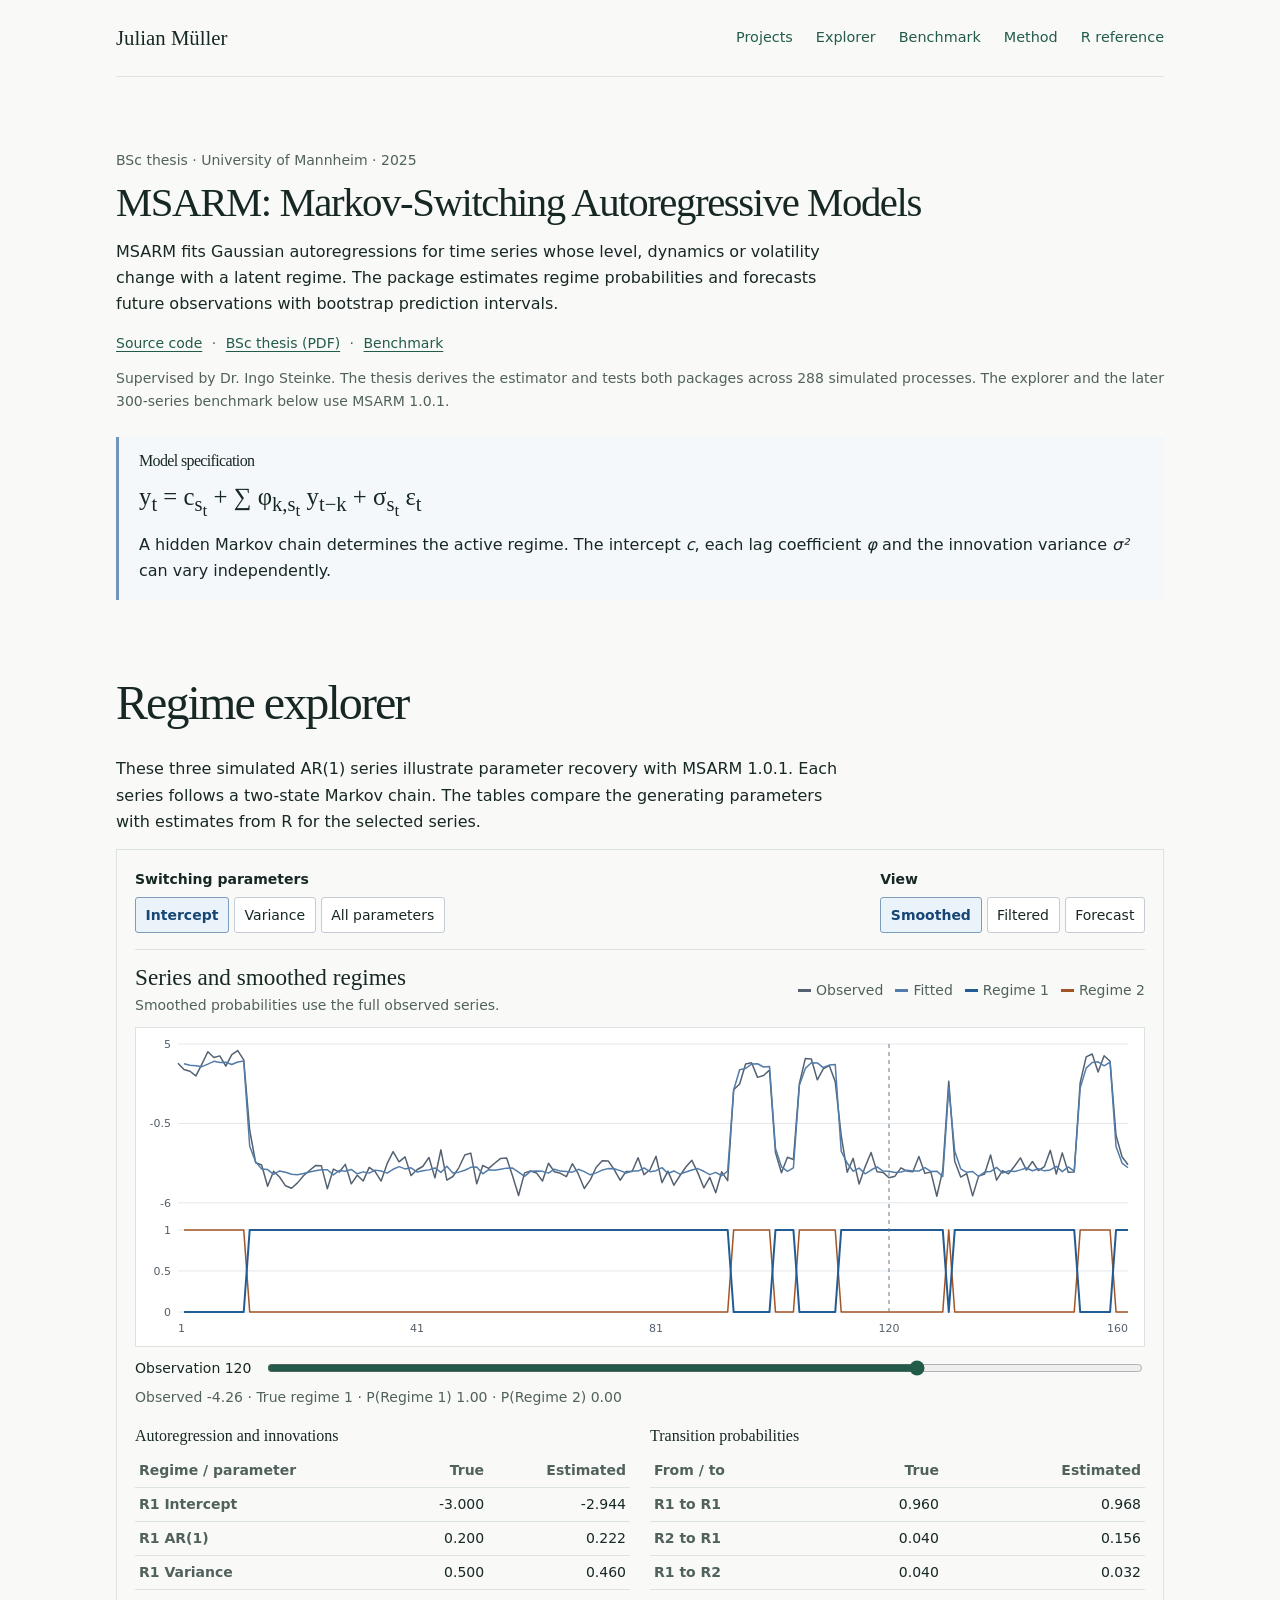
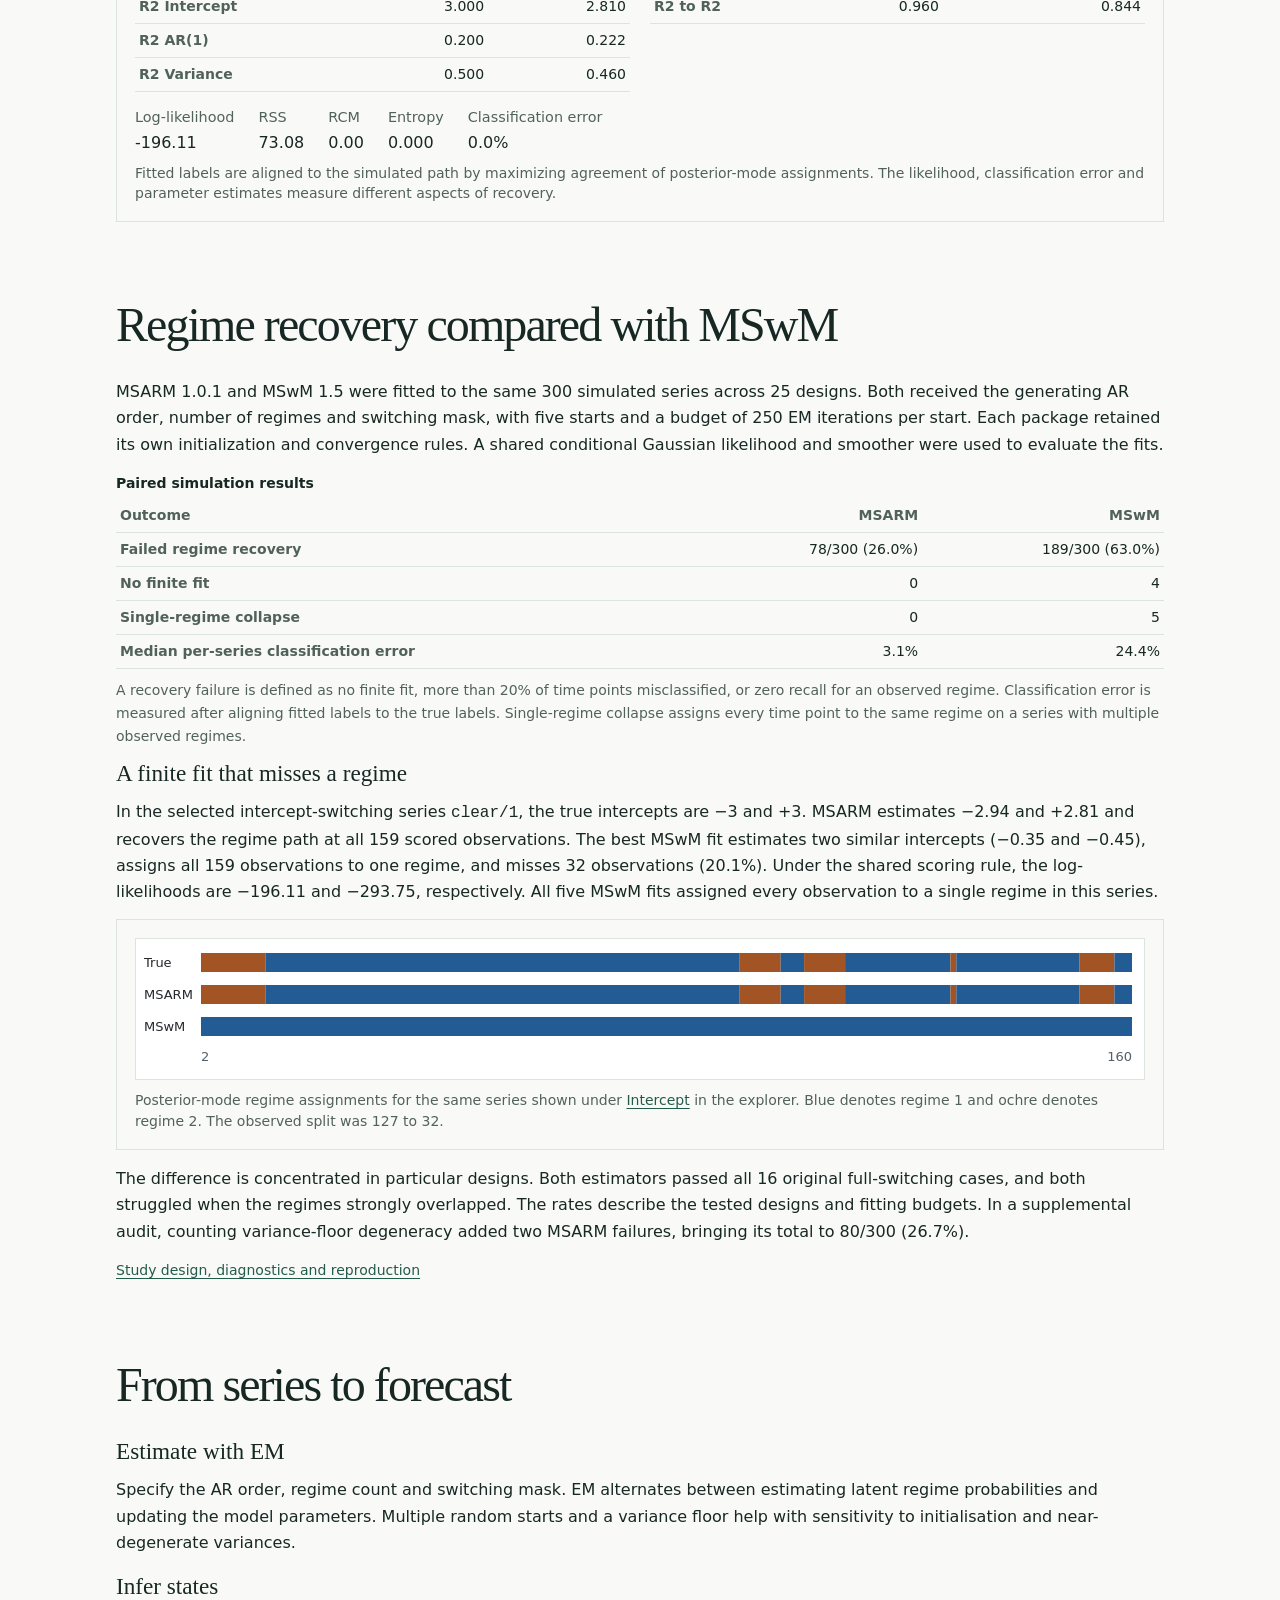
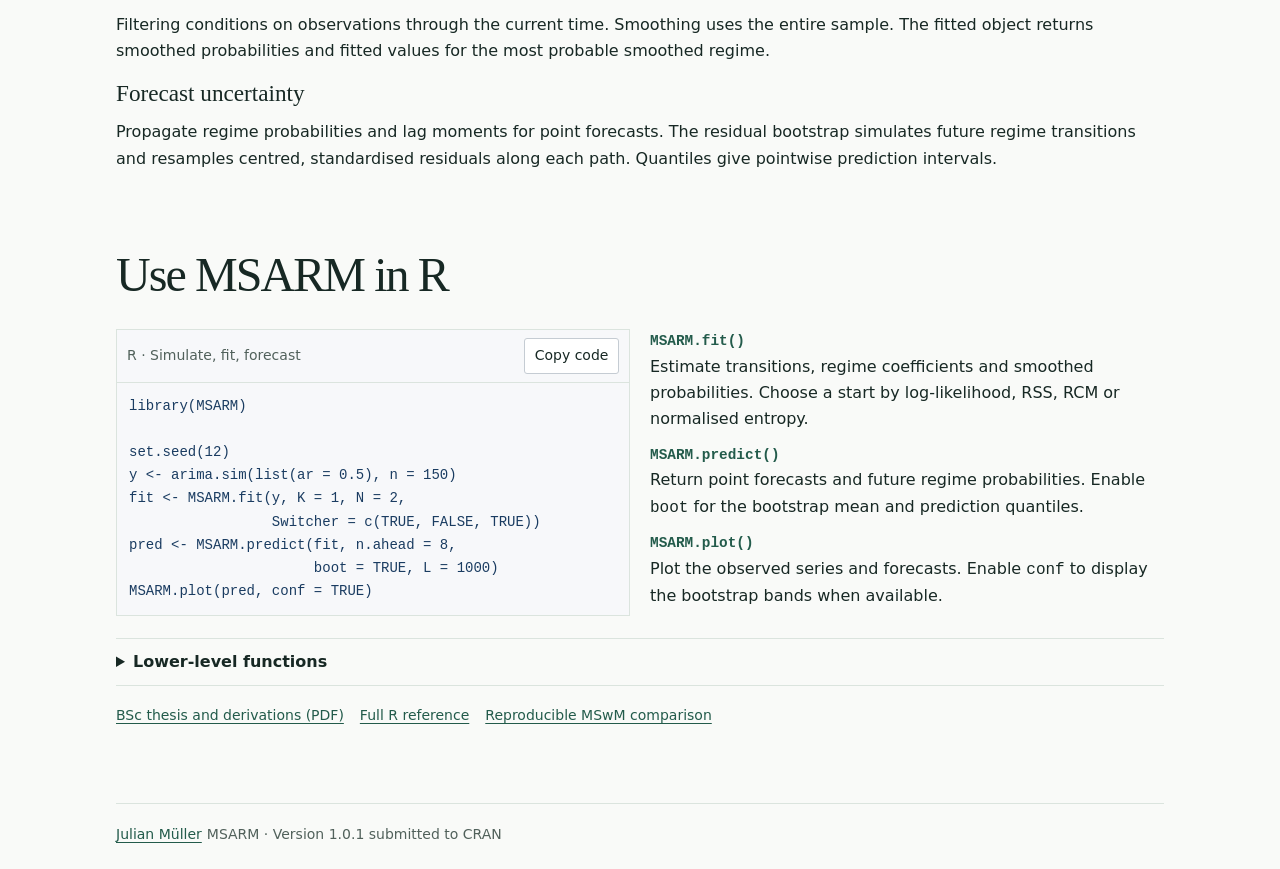
==== commit 71ebf973: "Redesign academic homepage around research projects" ====
--- a/msarm/index.html
+++ b/msarm/index.html
@@ -1,129 +1,130 @@
-<!doctype html>
-<html lang="en">
-<head>
-  <meta charset="utf-8">
-  <meta name="viewport" content="width=device-width, initial-scale=1">
-  <meta name="description" content="Explore regime inference and forecasting with MSARM, an R package for Gaussian Markov-switching autoregressions.">
-  <title>MSARM · Markov-switching autoregressions in R</title>
-  <link rel="stylesheet" href="../style.css">
-  <link rel="stylesheet" href="style.css">
-  <script defer src="demo-data.js"></script>
-  <script defer src="explorer.js"></script>
-</head>
-<body>
-<a class="skip-link" href="#main">Skip to content</a>
-<div class="page">
-<header>
-  <a class="site-name" href="../">Julian Müller</a>
-  <nav aria-label="Page navigation"><a href="#explore">Explorer</a><a href="#benchmark">Benchmark</a><a href="#method">Method</a><a href="#reference">R reference</a></nav>
-</header>
-<main id="main">
-  <section class="project-intro" aria-labelledby="title">
-    <p class="context">Research software &middot; R package &middot; Version 1.0.1</p>
-    <h1 id="title">MSARM: Markov-Switching Autoregressive Models</h1>
-    <p>MSARM fits Gaussian autoregressions for time series whose level, dynamics or volatility change with a latent regime. The package estimates regime probabilities and forecasts future observations with bootstrap prediction intervals.</p>
-    <p class="project-links"><a href="https://github.com/jmuelleo/MSARM/tree/msarm-1.0.1">Source code</a><span aria-hidden="true"> &middot; </span><a href="../assets/documents/msarm-bsc-thesis.pdf">BSc thesis (PDF)</a><span aria-hidden="true"> &middot; </span><a href="https://github.com/jmuelleo/MSARM/blob/msarm-1.0.1/benchmarks/README.md">Benchmark</a></p>
-    <div class="model-card">
-      <h2>Model specification</h2>
-      <p class="equation">y<sub>t</sub> = c<sub>s<sub>t</sub></sub> + &sum; &phi;<sub>k,s<sub>t</sub></sub> y<sub>t&minus;k</sub> + &sigma;<sub>s<sub>t</sub></sub> &epsilon;<sub>t</sub></p>
-      <p>A hidden Markov chain determines the active regime. The intercept <var>c</var>, each lag coefficient <var>&phi;</var> and the innovation variance <var>&sigma;&sup2;</var> can vary independently.</p>
-    </div>
-  </section>
-
-  <section id="explore" aria-labelledby="explore-title">
-    <h2 id="explore-title">Regime explorer</h2>
-    <p class="intro">These three simulated AR(1) series illustrate parameter recovery with MSARM 1.0.1. Each series follows a two-state Markov chain. The tables compare the generating parameters with estimates from R for the selected series.</p>
-    <figure class="lab" aria-labelledby="chart-title">
-      <div class="control-row">
-        <fieldset><legend>Switching parameters</legend><div class="seg">
-          <button type="button" data-model="level" aria-pressed="true">Intercept</button>
-          <button type="button" data-model="volatility" aria-pressed="false">Variance</button>
-          <button type="button" data-model="dynamics" aria-pressed="false">All parameters</button>
-        </div></fieldset>
-        <fieldset><legend>View</legend><div class="seg">
-          <button type="button" data-view="smoothed" aria-pressed="true">Smoothed</button>
-          <button type="button" data-view="filtered" aria-pressed="false">Filtered</button>
-          <button type="button" data-view="forecast" aria-pressed="false">Forecast</button>
-        </div></fieldset>
-      </div>
-      <div class="plot-head"><div><h3 id="chart-title">Series and inferred regimes</h3><p id="chart-description" role="status">Smoothed probabilities use the full observed series.</p></div><div id="legend" class="legend"></div></div>
-      <canvas id="chart" role="img" aria-labelledby="chart-title chart-description"><p>Chart output is summarized in the tables below.</p></canvas>
-      <div class="inspect">
-        <label for="inspect">Observation <output id="step">120</output></label>
-        <input type="range" id="inspect" min="2" max="200" value="120">
-        <span id="values"></span>
-      </div>
-      <noscript><p>Enable JavaScript to explore the fitted examples. The model and R reference are available below.</p></noscript>
-      <div class="readouts">
-        <div><h3>Autoregression and innovations</h3><table><thead><tr><th scope="col">Regime / parameter</th><th scope="col">True</th><th scope="col">Estimated</th></tr></thead><tbody id="parameters"></tbody></table></div>
-        <div><h3>Transition probabilities</h3><table><thead><tr><th scope="col">From / to</th><th scope="col">True</th><th scope="col">Estimated</th></tr></thead><tbody id="transition"></tbody></table></div>
-      </div>
-      <dl id="metrics" class="metrics"></dl>
-      <figcaption class="note context">Fitted labels are aligned to the simulated path by maximizing agreement of posterior-mode assignments. The likelihood, classification error and parameter estimates measure different aspects of recovery.</figcaption>
-    </figure>
-  </section>
-
-  <section id="benchmark" aria-labelledby="benchmark-title">
-    <h2 id="benchmark-title">Regime recovery compared with MSwM</h2>
-    <p>MSARM 1.0.1 and MSwM 1.5 were fitted to the same 300 simulated series across 25 designs. Both received the generating AR order, number of regimes and switching mask, with five starts and a budget of 250 EM iterations per start. Each package retained its own initialization and convergence rules. A shared conditional Gaussian likelihood and smoother were used to evaluate the fits.</p>
-    <table class="benchmark-table">
-      <caption>Paired simulation results</caption>
-      <thead><tr><th scope="col">Outcome</th><th scope="col">MSARM</th><th scope="col">MSwM</th></tr></thead>
-      <tbody>
-        <tr><th scope="row">Failed regime recovery</th><td>78/300 (26.0%)</td><td>189/300 (63.0%)</td></tr>
-        <tr><th scope="row">No finite fit</th><td>0</td><td>4</td></tr>
-        <tr><th scope="row">Single-regime collapse</th><td>0</td><td>5</td></tr>
-        <tr><th scope="row">Median per-series classification error</th><td>3.1%</td><td>24.4%</td></tr>
-      </tbody>
-    </table>
-    <p class="context">A recovery failure is defined as no finite fit, more than 20% of time points misclassified, or zero recall for an observed regime. Classification error is measured after aligning fitted labels to the true labels. Single-regime collapse assigns every time point to the same regime on a series with multiple observed regimes.</p>
-    <h3>A finite fit that misses a regime</h3>
-    <p>In the selected intercept-switching series <code>clear/1</code>, the true intercepts are &minus;3 and +3. MSARM estimates &minus;2.94 and +2.81 and recovers the regime path at all 159 scored observations. The best MSwM fit estimates two similar intercepts (&minus;0.35 and &minus;0.45), assigns all 159 observations to one regime, and misses 32 observations (20.1%). Under the shared scoring rule, the log-likelihoods are &minus;196.11 and &minus;293.75, respectively. All five MSwM fits assigned every observation to a single regime in this series.</p>
-    <figure class="lab comparison">
-      <canvas id="comparison-chart" role="img" aria-label="Three regime paths over observations 2 to 160. MSARM matches the simulated path at all 159 observations. MSwM assigns all observations to regime 1 after label alignment."></canvas>
-      <figcaption class="context note">Posterior-mode regime assignments for the same series shown under <a href="#explore" id="show-case">Intercept</a> in the explorer. Blue denotes regime 1 and ochre denotes regime 2. The observed split was 127 to 32.</figcaption>
-    </figure>
-    <p>The difference is concentrated in particular designs. Both estimators passed all 16 original full-switching cases, and both struggled when the regimes strongly overlapped. The rates describe the tested designs and fitting budgets. In a supplemental audit, counting variance-floor degeneracy added two MSARM failures, bringing its total to 80/300 (26.7%).</p>
-    <p class="project-links"><a href="https://github.com/jmuelleo/MSARM/blob/msarm-1.0.1/benchmarks/STRESS300.md">Study design, diagnostics and reproduction</a></p>
-  </section>
-
-  <section id="method" aria-labelledby="method-title">
-    <h2 id="method-title">From series to forecast</h2>
-    <div class="method">
-      <article><h3>Estimate with EM</h3><p>Specify the AR order, regime count and switching mask. EM alternates between estimating latent regime probabilities and updating the model parameters. Multiple random starts and a variance floor help with sensitivity to initialisation and near-degenerate variances.</p></article>
-      <article><h3>Infer states</h3><p>Filtering conditions on observations through the current time. Smoothing uses the entire sample. The fitted object returns smoothed probabilities and fitted values for the most probable smoothed regime.</p></article>
-      <article><h3>Forecast uncertainty</h3><p>Propagate regime probabilities and lag moments for point forecasts. The residual bootstrap simulates future regime transitions and resamples centred, standardised residuals along each path. Quantiles give pointwise prediction intervals.</p></article>
-    </div>
-  </section>
-
-  <section id="reference" aria-labelledby="reference-title">
-    <h2 id="reference-title">Use MSARM in R</h2>
-    <div class="reference">
-      <div class="code-wrap"><div class="code-head"><span>R · Simulate, fit, forecast</span><button type="button" id="copy">Copy code</button></div><pre><code id="r-code">library(MSARM)
-
-set.seed(12)
-y &lt;- arima.sim(list(ar = 0.5), n = 150)
-fit &lt;- MSARM.fit(y, K = 1, N = 2,
-                 Switcher = c(TRUE, FALSE, TRUE))
-pred &lt;- MSARM.predict(fit, n.ahead = 8,
-                      boot = TRUE, L = 1000)
-MSARM.plot(pred, conf = TRUE)</code></pre></div>
-      <dl class="api">
-        <dt><code>MSARM.fit()</code></dt><dd>Estimate transitions, regime coefficients and smoothed probabilities. Choose a start by log-likelihood, RSS, RCM or normalised entropy.</dd>
-        <dt><code>MSARM.predict()</code></dt><dd>Return point forecasts and future regime probabilities. Enable <code>boot</code> for the bootstrap mean and prediction quantiles.</dd>
-        <dt><code>MSARM.plot()</code></dt><dd>Plot the observed series and forecasts. Enable <code>conf</code> to display the bootstrap bands when available.</dd>
-      </dl>
-    </div>
-    <details><summary>Lower-level functions</summary>
-      <p><strong>Inference and likelihood.</strong> <code>eta_function</code> evaluates conditional densities. <code>zeta_Yt_function</code> calculates filtered and one-step predicted probabilities, <code>zeta_YT_function</code> smooths them, and <code>Log_Likelihood_function</code> evaluates the conditional log-likelihood.</p>
-      <p><strong>Initialisation and transitions.</strong> <code>alpha_0_function</code>, <code>P_0_function</code> and <code>zeta_1_0_function</code> initialise coefficients, transitions and regime weights. <code>P_ij_next_function</code> updates the transition matrix.</p>
-      <p><strong>Worked EM routines.</strong> The three case-specific EM routines expose the estimation steps behind different switching masks. The associated helpers update regression coefficients and, in Example 5, regime variances.</p>
-        <ul class="helper-list"><li><a href="https://github.com/jmuelleo/MSARM/tree/msarm-1.0.1/man"><code>Example3_EM_Algorithm_function_lastbeta</code>, <code>Example4_EM_Algorithm_function_lastbeta</code>, <code>Example5_EM_Algorithm_function_lastbeta</code></a></li><li><code>Example3_alpha_next_function</code>, <code>Example4_alpha_next_function_lastbeta</code>, <code>Example5_alpha_next_function_lastbeta</code></li><li><code>Example4_Beta_F_function</code>, <code>Example5_Beta_F_function</code>, <code>Example5_sigma_function</code></li></ul>
-    </details>
-    <div class="resources"><a href="../assets/documents/msarm-bsc-thesis.pdf">BSc thesis and derivations (PDF)</a><a href="https://github.com/jmuelleo/MSARM/tree/msarm-1.0.1/man">Full R reference</a><a href="https://github.com/jmuelleo/MSARM/blob/msarm-1.0.1/benchmarks/README.md">Reproducible MSwM comparison</a></div>
-  </section>
-</main>
-<footer><a href="../">Julian Müller</a><span>MSARM · Version 1.0.1 submitted to CRAN</span></footer>
-</div>
-</body>
-</html>
+<!doctype html>
+<html lang="en">
+<head>
+  <meta charset="utf-8">
+  <meta name="viewport" content="width=device-width, initial-scale=1">
+  <meta name="description" content="Explore regime inference and forecasting with MSARM, an R package for Gaussian Markov-switching autoregressions.">
+  <title>MSARM · Markov-switching autoregressions in R</title>
+  <link rel="stylesheet" href="../style.css">
+  <link rel="stylesheet" href="style.css">
+  <script defer src="demo-data.js"></script>
+  <script defer src="explorer.js"></script>
+</head>
+<body>
+<a class="skip-link" href="#main">Skip to content</a>
+<div class="page">
+<header>
+  <a class="site-name" href="../">Julian Müller</a>
+  <nav aria-label="Page navigation"><a href="../#projects">Projects</a><a href="#explore">Explorer</a><a href="#benchmark">Benchmark</a><a href="#method">Method</a><a href="#reference">R reference</a></nav>
+</header>
+<main id="main">
+  <section class="project-intro" aria-labelledby="title">
+    <p class="context">BSc thesis &middot; University of Mannheim &middot; 2025</p>
+    <h1 id="title">MSARM: Markov-Switching Autoregressive Models</h1>
+    <p>MSARM fits Gaussian autoregressions for time series whose level, dynamics or volatility change with a latent regime. The package estimates regime probabilities and forecasts future observations with bootstrap prediction intervals.</p>
+    <p class="project-links"><a href="https://github.com/jmuelleo/MSARM/tree/msarm-1.0.1">Source code</a><span aria-hidden="true"> &middot; </span><a href="../assets/documents/msarm-bsc-thesis.pdf">BSc thesis (PDF)</a><span aria-hidden="true"> &middot; </span><a href="https://github.com/jmuelleo/MSARM/blob/msarm-1.0.1/benchmarks/README.md">Benchmark</a></p>
+    <p class="context">Supervised by Dr. Ingo Steinke. The thesis derives the estimator and tests both packages across 288 simulated processes. The explorer and the later 300-series benchmark below use MSARM 1.0.1.</p>
+    <div class="model-card">
+      <h2>Model specification</h2>
+      <p class="equation">y<sub>t</sub> = c<sub>s<sub>t</sub></sub> + &sum; &phi;<sub>k,s<sub>t</sub></sub> y<sub>t&minus;k</sub> + &sigma;<sub>s<sub>t</sub></sub> &epsilon;<sub>t</sub></p>
+      <p>A hidden Markov chain determines the active regime. The intercept <var>c</var>, each lag coefficient <var>&phi;</var> and the innovation variance <var>&sigma;&sup2;</var> can vary independently.</p>
+    </div>
+  </section>
+
+  <section id="explore" aria-labelledby="explore-title">
+    <h2 id="explore-title">Regime explorer</h2>
+    <p class="intro">These three simulated AR(1) series illustrate parameter recovery with MSARM 1.0.1. Each series follows a two-state Markov chain. The tables compare the generating parameters with estimates from R for the selected series.</p>
+    <figure class="lab" aria-labelledby="chart-title">
+      <div class="control-row">
+        <fieldset><legend>Switching parameters</legend><div class="seg">
+          <button type="button" data-model="level" aria-pressed="true">Intercept</button>
+          <button type="button" data-model="volatility" aria-pressed="false">Variance</button>
+          <button type="button" data-model="dynamics" aria-pressed="false">All parameters</button>
+        </div></fieldset>
+        <fieldset><legend>View</legend><div class="seg">
+          <button type="button" data-view="smoothed" aria-pressed="true">Smoothed</button>
+          <button type="button" data-view="filtered" aria-pressed="false">Filtered</button>
+          <button type="button" data-view="forecast" aria-pressed="false">Forecast</button>
+        </div></fieldset>
+      </div>
+      <div class="plot-head"><div><h3 id="chart-title">Series and inferred regimes</h3><p id="chart-description" role="status">Smoothed probabilities use the full observed series.</p></div><div id="legend" class="legend"></div></div>
+      <canvas id="chart" role="img" aria-labelledby="chart-title chart-description"><p>Chart output is summarized in the tables below.</p></canvas>
+      <div class="inspect">
+        <label for="inspect">Observation <output id="step">120</output></label>
+        <input type="range" id="inspect" min="2" max="200" value="120">
+        <span id="values"></span>
+      </div>
+      <noscript><p>Enable JavaScript to explore the fitted examples. The model and R reference are available below.</p></noscript>
+      <div class="readouts">
+        <div><h3>Autoregression and innovations</h3><table><thead><tr><th scope="col">Regime / parameter</th><th scope="col">True</th><th scope="col">Estimated</th></tr></thead><tbody id="parameters"></tbody></table></div>
+        <div><h3>Transition probabilities</h3><table><thead><tr><th scope="col">From / to</th><th scope="col">True</th><th scope="col">Estimated</th></tr></thead><tbody id="transition"></tbody></table></div>
+      </div>
+      <dl id="metrics" class="metrics"></dl>
+      <figcaption class="note context">Fitted labels are aligned to the simulated path by maximizing agreement of posterior-mode assignments. The likelihood, classification error and parameter estimates measure different aspects of recovery.</figcaption>
+    </figure>
+  </section>
+
+  <section id="benchmark" aria-labelledby="benchmark-title">
+    <h2 id="benchmark-title">Regime recovery compared with MSwM</h2>
+    <p>MSARM 1.0.1 and MSwM 1.5 were fitted to the same 300 simulated series across 25 designs. Both received the generating AR order, number of regimes and switching mask, with five starts and a budget of 250 EM iterations per start. Each package retained its own initialization and convergence rules. A shared conditional Gaussian likelihood and smoother were used to evaluate the fits.</p>
+    <table class="benchmark-table">
+      <caption>Paired simulation results</caption>
+      <thead><tr><th scope="col">Outcome</th><th scope="col">MSARM</th><th scope="col">MSwM</th></tr></thead>
+      <tbody>
+        <tr><th scope="row">Failed regime recovery</th><td>78/300 (26.0%)</td><td>189/300 (63.0%)</td></tr>
+        <tr><th scope="row">No finite fit</th><td>0</td><td>4</td></tr>
+        <tr><th scope="row">Single-regime collapse</th><td>0</td><td>5</td></tr>
+        <tr><th scope="row">Median per-series classification error</th><td>3.1%</td><td>24.4%</td></tr>
+      </tbody>
+    </table>
+    <p class="context">A recovery failure is defined as no finite fit, more than 20% of time points misclassified, or zero recall for an observed regime. Classification error is measured after aligning fitted labels to the true labels. Single-regime collapse assigns every time point to the same regime on a series with multiple observed regimes.</p>
+    <h3>A finite fit that misses a regime</h3>
+    <p>In the selected intercept-switching series <code>clear/1</code>, the true intercepts are &minus;3 and +3. MSARM estimates &minus;2.94 and +2.81 and recovers the regime path at all 159 scored observations. The best MSwM fit estimates two similar intercepts (&minus;0.35 and &minus;0.45), assigns all 159 observations to one regime, and misses 32 observations (20.1%). Under the shared scoring rule, the log-likelihoods are &minus;196.11 and &minus;293.75, respectively. All five MSwM fits assigned every observation to a single regime in this series.</p>
+    <figure class="lab comparison">
+      <canvas id="comparison-chart" role="img" aria-label="Three regime paths over observations 2 to 160. MSARM matches the simulated path at all 159 observations. MSwM assigns all observations to regime 1 after label alignment."></canvas>
+      <figcaption class="context note">Posterior-mode regime assignments for the same series shown under <a href="#explore" id="show-case">Intercept</a> in the explorer. Blue denotes regime 1 and ochre denotes regime 2. The observed split was 127 to 32.</figcaption>
+    </figure>
+    <p>The difference is concentrated in particular designs. Both estimators passed all 16 original full-switching cases, and both struggled when the regimes strongly overlapped. The rates describe the tested designs and fitting budgets. In a supplemental audit, counting variance-floor degeneracy added two MSARM failures, bringing its total to 80/300 (26.7%).</p>
+    <p class="project-links"><a href="https://github.com/jmuelleo/MSARM/blob/msarm-1.0.1/benchmarks/STRESS300.md">Study design, diagnostics and reproduction</a></p>
+  </section>
+
+  <section id="method" aria-labelledby="method-title">
+    <h2 id="method-title">From series to forecast</h2>
+    <div class="method">
+      <article><h3>Estimate with EM</h3><p>Specify the AR order, regime count and switching mask. EM alternates between estimating latent regime probabilities and updating the model parameters. Multiple random starts and a variance floor help with sensitivity to initialisation and near-degenerate variances.</p></article>
+      <article><h3>Infer states</h3><p>Filtering conditions on observations through the current time. Smoothing uses the entire sample. The fitted object returns smoothed probabilities and fitted values for the most probable smoothed regime.</p></article>
+      <article><h3>Forecast uncertainty</h3><p>Propagate regime probabilities and lag moments for point forecasts. The residual bootstrap simulates future regime transitions and resamples centred, standardised residuals along each path. Quantiles give pointwise prediction intervals.</p></article>
+    </div>
+  </section>
+
+  <section id="reference" aria-labelledby="reference-title">
+    <h2 id="reference-title">Use MSARM in R</h2>
+    <div class="reference">
+      <div class="code-wrap"><div class="code-head"><span>R · Simulate, fit, forecast</span><button type="button" id="copy">Copy code</button></div><pre><code id="r-code">library(MSARM)
+
+set.seed(12)
+y &lt;- arima.sim(list(ar = 0.5), n = 150)
+fit &lt;- MSARM.fit(y, K = 1, N = 2,
+                 Switcher = c(TRUE, FALSE, TRUE))
+pred &lt;- MSARM.predict(fit, n.ahead = 8,
+                      boot = TRUE, L = 1000)
+MSARM.plot(pred, conf = TRUE)</code></pre></div>
+      <dl class="api">
+        <dt><code>MSARM.fit()</code></dt><dd>Estimate transitions, regime coefficients and smoothed probabilities. Choose a start by log-likelihood, RSS, RCM or normalised entropy.</dd>
+        <dt><code>MSARM.predict()</code></dt><dd>Return point forecasts and future regime probabilities. Enable <code>boot</code> for the bootstrap mean and prediction quantiles.</dd>
+        <dt><code>MSARM.plot()</code></dt><dd>Plot the observed series and forecasts. Enable <code>conf</code> to display the bootstrap bands when available.</dd>
+      </dl>
+    </div>
+    <details><summary>Lower-level functions</summary>
+      <p><strong>Inference and likelihood.</strong> <code>eta_function</code> evaluates conditional densities. <code>zeta_Yt_function</code> calculates filtered and one-step predicted probabilities, <code>zeta_YT_function</code> smooths them, and <code>Log_Likelihood_function</code> evaluates the conditional log-likelihood.</p>
+      <p><strong>Initialisation and transitions.</strong> <code>alpha_0_function</code>, <code>P_0_function</code> and <code>zeta_1_0_function</code> initialise coefficients, transitions and regime weights. <code>P_ij_next_function</code> updates the transition matrix.</p>
+      <p><strong>Worked EM routines.</strong> The three case-specific EM routines expose the estimation steps behind different switching masks. The associated helpers update regression coefficients and, in Example 5, regime variances.</p>
+        <ul class="helper-list"><li><a href="https://github.com/jmuelleo/MSARM/tree/msarm-1.0.1/man"><code>Example3_EM_Algorithm_function_lastbeta</code>, <code>Example4_EM_Algorithm_function_lastbeta</code>, <code>Example5_EM_Algorithm_function_lastbeta</code></a></li><li><code>Example3_alpha_next_function</code>, <code>Example4_alpha_next_function_lastbeta</code>, <code>Example5_alpha_next_function_lastbeta</code></li><li><code>Example4_Beta_F_function</code>, <code>Example5_Beta_F_function</code>, <code>Example5_sigma_function</code></li></ul>
+    </details>
+    <div class="resources"><a href="../assets/documents/msarm-bsc-thesis.pdf">BSc thesis and derivations (PDF)</a><a href="https://github.com/jmuelleo/MSARM/tree/msarm-1.0.1/man">Full R reference</a><a href="https://github.com/jmuelleo/MSARM/blob/msarm-1.0.1/benchmarks/README.md">Reproducible MSwM comparison</a></div>
+  </section>
+</main>
+<footer><a href="../">Julian Müller</a><span>MSARM · Version 1.0.1 submitted to CRAN</span></footer>
+</div>
+</body>
+</html>
--- a/style.css
+++ b/style.css
@@ -1,60 +1,94 @@
-:root { color-scheme: light; --ink: #25282c; --muted: #5b6067; --link: #245c91; --line: #e3e5e7; }
+﻿:root {
+  color-scheme: light;
+  --paper: #f9faf8;
+  --ink: #172824;
+  --muted: #51615b;
+  --link: #235b4b;
+  --line: #dbe4de;
+  --serif: "Palatino Linotype", "Book Antiqua", Georgia, serif;
+}
 * { box-sizing: border-box; }
 html { scroll-padding-top: 24px; }
-body { margin: 0; background: #fff; color: var(--ink); font-family: -apple-system, BlinkMacSystemFont, "Segoe UI", Helvetica, Arial, sans-serif; font-size: 16px; line-height: 1.65; }
-.page { max-width: 928px; margin: 0 auto; padding: 0 32px; }
-a { color: var(--link); text-decoration-thickness: 1px; text-underline-offset: 3px; }
-a:hover { color: #153c61; text-decoration: underline; }
-a:focus-visible { outline: 2px solid var(--link); outline-offset: 4px; border-radius: 1px; }
-.skip-link { position: absolute; left: 12px; top: -80px; background: #fff; padding: 10px 16px; z-index: 2; }
+body {
+  margin: 0;
+  background: var(--paper);
+  color: var(--ink);
+  font: 1rem/1.65 system-ui, -apple-system, "Segoe UI", sans-serif;
+}
+.page { max-width: 1160px; margin: auto; padding: 0 clamp(18px, 5vw, 56px); }
+a { color: var(--link); text-underline-offset: .23em; }
+a:hover { color: #153d32; }
+a:focus-visible { outline: 2px solid var(--link); outline-offset: 4px; }
+.skip-link { position: absolute; left: 12px; top: -80px; background: white; padding: 10px 16px; z-index: 2; }
 .skip-link:focus { top: 10px; }
-header { display: flex; align-items: center; justify-content: space-between; gap: 20px; padding: 22px 0 18px; border-bottom: 1px solid var(--line); margin-bottom: 42px; }
-.site-name { color: var(--ink); font-size: 17px; font-weight: 600; text-decoration: none; }
-nav { display: flex; flex-wrap: wrap; gap: 22px; font-size: 14px; }
+header {
+  display: flex; flex-wrap: wrap; align-items: center; justify-content: space-between;
+  gap: 12px 24px; padding: 21px 0; border-bottom: 1px solid var(--line); margin-bottom: clamp(32px, 6vw, 72px);
+}
+.site-name { font-family: var(--serif); font-size: 1.3rem; color: var(--ink); text-decoration: none; }
+nav { display: flex; flex-wrap: wrap; gap: 8px 23px; font-size: .9rem; }
 nav a { text-decoration: none; }
-.file-type { font-size: 12px; }
-h1,h2,h3 { color: #22262a; font-weight: 600; line-height: 1.3; }
-h1 { font-size: 32px; letter-spacing: -.6px; margin: 0 0 18px; }
-h2 { font-size: 23px; letter-spacing: -.3px; margin: 0 0 16px; }
-h3 { font-size: 18px; margin: 0 0 7px; }
-p { margin: 0 0 14px; }
-section { margin-bottom: 38px; }
-.introduction { display: grid; grid-template-columns: minmax(0,1fr) 190px; gap: 38px; align-items: start; margin-bottom: 40px; }
-.portrait { width: 190px; height: 244px; object-fit: cover; object-position: 50% 17%; margin-top: 3px; }
-.application-note { color: #40464c; }
-.contact-links { font-size: 14px; margin: 19px 0 0; line-height: 2; }
-.contact-links span,.project-links span { margin: 0 6px; color: var(--muted); }
-.project + .project { margin-top: 28px; }
-.context { color: var(--muted); font-size: 14px; line-height: 1.55; margin-bottom: 12px; }
-.project-links { font-size: 14px; margin-bottom: 10px; }
-.follow-up { color: var(--muted); font-size: 14px; }
+nav a:hover { text-decoration: underline; }
+h1,h2,h3 { font-family: var(--serif); font-weight: 500; line-height: 1.13; margin: 0 0 .55em; text-wrap: balance; }
+h1 { font-size: clamp(2.7rem, 6.5vw, 5.5rem); letter-spacing: -.06em; margin-bottom: .13em; }
+h2 { font-size: clamp(1.85rem, 4vw, 3rem); letter-spacing: -.04em; }
+h3 { font-size: 1.45rem; }
+p { margin: 0 0 .85em; }
+section { margin-bottom: clamp(42px, 7vw, 76px); }
+.introduction { display: grid; grid-template-columns: minmax(0, 1fr) clamp(180px, 23vw, 265px); gap: clamp(22px, 7vw, 88px); align-items: center; }
+.hero-field { font-size: clamp(1.05rem, 2.4vw, 1.35rem); color: var(--link); margin-bottom: 1em; }
+.portrait {
+  width: 100%; height: auto; aspect-ratio: 4 / 5; object-fit: cover; object-position: 50% 19%;
+  border-radius: 6px; box-shadow: 9px 9px 0 #e1eade;
+}
+.application-note,.context { color: var(--muted); }
+.contact-links,.context,.project-links,figcaption { font-size: .875rem; }
+.contact-links span,.project-links span { margin: 0 5px; color: var(--muted); }
+#projects { border-top: 1px solid var(--line); padding-top: clamp(24px, 4vw, 44px); }
+.project {
+  display: grid; grid-template-columns: minmax(0, 1fr) minmax(0, 1.12fr);
+  border: 1px solid var(--line); border-radius: 12px; overflow: hidden; background: #fff;
+}
+.project + .project { margin-top: 22px; }
+.project-preview { margin: 0; display: flex; flex-direction: column; justify-content: center; padding: clamp(12px, 3vw, 28px); gap: 11px; }
+.pose-preview { background: #edf1ed; }
+.regime-preview { background: #eef5f5; }
+.project-preview a { display: block; }
+.project-preview img { display: block; width: 100%; height: auto; border-radius: 5px; }
+figcaption { color: var(--muted); line-height: 1.45; }
+.project-copy { padding: clamp(20px, 3.3vw, 38px); }
+.project-copy .context { margin-bottom: 8px; }
+.project h3 { font-size: clamp(2.1rem, 4vw, 3.3rem); letter-spacing: -.045em; margin-bottom: 4px; }
+.project h3 a { text-decoration: none; color: inherit; }
+.project h3 a:hover { text-decoration: underline; }
+.project-subtitle { color: var(--link); font-weight: 600; }
+.project-finding { padding-left: 13px; border-left: 2px solid #a7c2b5; color: #374c45; font-size: .9375rem; }
+.project-actions { display: flex; align-items: center; flex-wrap: wrap; gap: 8px 16px; font-size: .9rem; margin-top: 18px; }
+.primary { display: inline-block; padding: 7px 13px; border-radius: 5px; background: #235b4b; color: #fff; text-decoration: none; }
+.primary:hover { background: #153d32; color: #fff; }
+#research > p, #contact > p { max-width: 75ch; }
 .history { margin: 0 0 18px; }
-.history > div { display: grid; grid-template-columns: 124px minmax(0,1fr); gap: 18px; margin-bottom: 15px; }
-dt { color: var(--muted); font-size: 14px; padding-top: 2px; }
+.history > div { display: grid; grid-template-columns: 124px minmax(0,1fr); gap: 18px; padding: 12px 0; border-top: 1px solid var(--line); }
+dt { color: var(--muted); font-size: .9rem; }
 dd { margin: 0; }
-strong { font-weight: 600; }
-footer { border-top: 1px solid var(--line); padding: 19px 0 28px; font-size: 12px; color: var(--muted); }
-footer span { margin: 0 7px; }
-@media(max-width: 650px) {
-  .page { padding: 0 22px; }
-  header { align-items: flex-start; flex-direction: column; gap: 10px; margin-bottom: 30px; padding-top: 18px; }
-  nav { gap: 20px; }
-  .introduction { grid-template-columns: minmax(0,1fr) 116px; gap: 20px; }
+footer { border-top: 1px solid var(--line); padding: 19px 0 28px; font-size: .875rem; color: var(--muted); }
+footer span { margin: 0 5px; }
+@media (max-width: 740px) {
+  .introduction { gap: 22px; }
+  .project { grid-template-columns: 1fr; }
+  .project-preview { align-items: center; }
+  .project-preview a { max-width: 480px; }
+}
+@media (max-width: 530px) {
+  .introduction { grid-template-columns: minmax(0, 1fr) 104px; gap: 13px; align-items: start; }
   .bio { display: contents; }
-  h1 { align-self: center; font-size: 29px; margin: 0; }
-  .portrait { grid-column: 2; grid-row: 1; width: 116px; height: 149px; margin: 0; }
-  .bio > p { grid-column: 1 / -1; margin: 0; }
-  .contact-links { font-size: 14px; }
-  h2 { font-size: 22px; }
-  .history > div { grid-template-columns: 1fr; gap: 2px; margin-bottom: 19px; }
-  section { margin-bottom: 32px; }
+  .bio h1 { grid-column: 1; align-self: end; }
+  .bio .hero-field { grid-column: 1; grid-row: 2; margin: 0; }
+  .bio > p:not(.hero-field) { grid-column: 1 / -1; margin: 0; }
+  .portrait { grid-column: 2; grid-row: 1 / span 2; box-shadow: 4px 4px 0 #e1eade; }
+  .history > div { grid-template-columns: 1fr; gap: 2px; }
 }
 @media print {
-  .page { max-width: none; padding: 0; }
-  header,.skip-link,footer { display: none; }
-  body { font-size: 11pt; }
-  h1 { font-size: 24pt; }
-  h2 { font-size: 16pt; }
-  a { color: inherit; }
-  .project,.history > div { break-inside: avoid; }
-}
+  header, .skip-link, footer { display: none; }
+  .project, .history > div { break-inside: avoid; }
+}
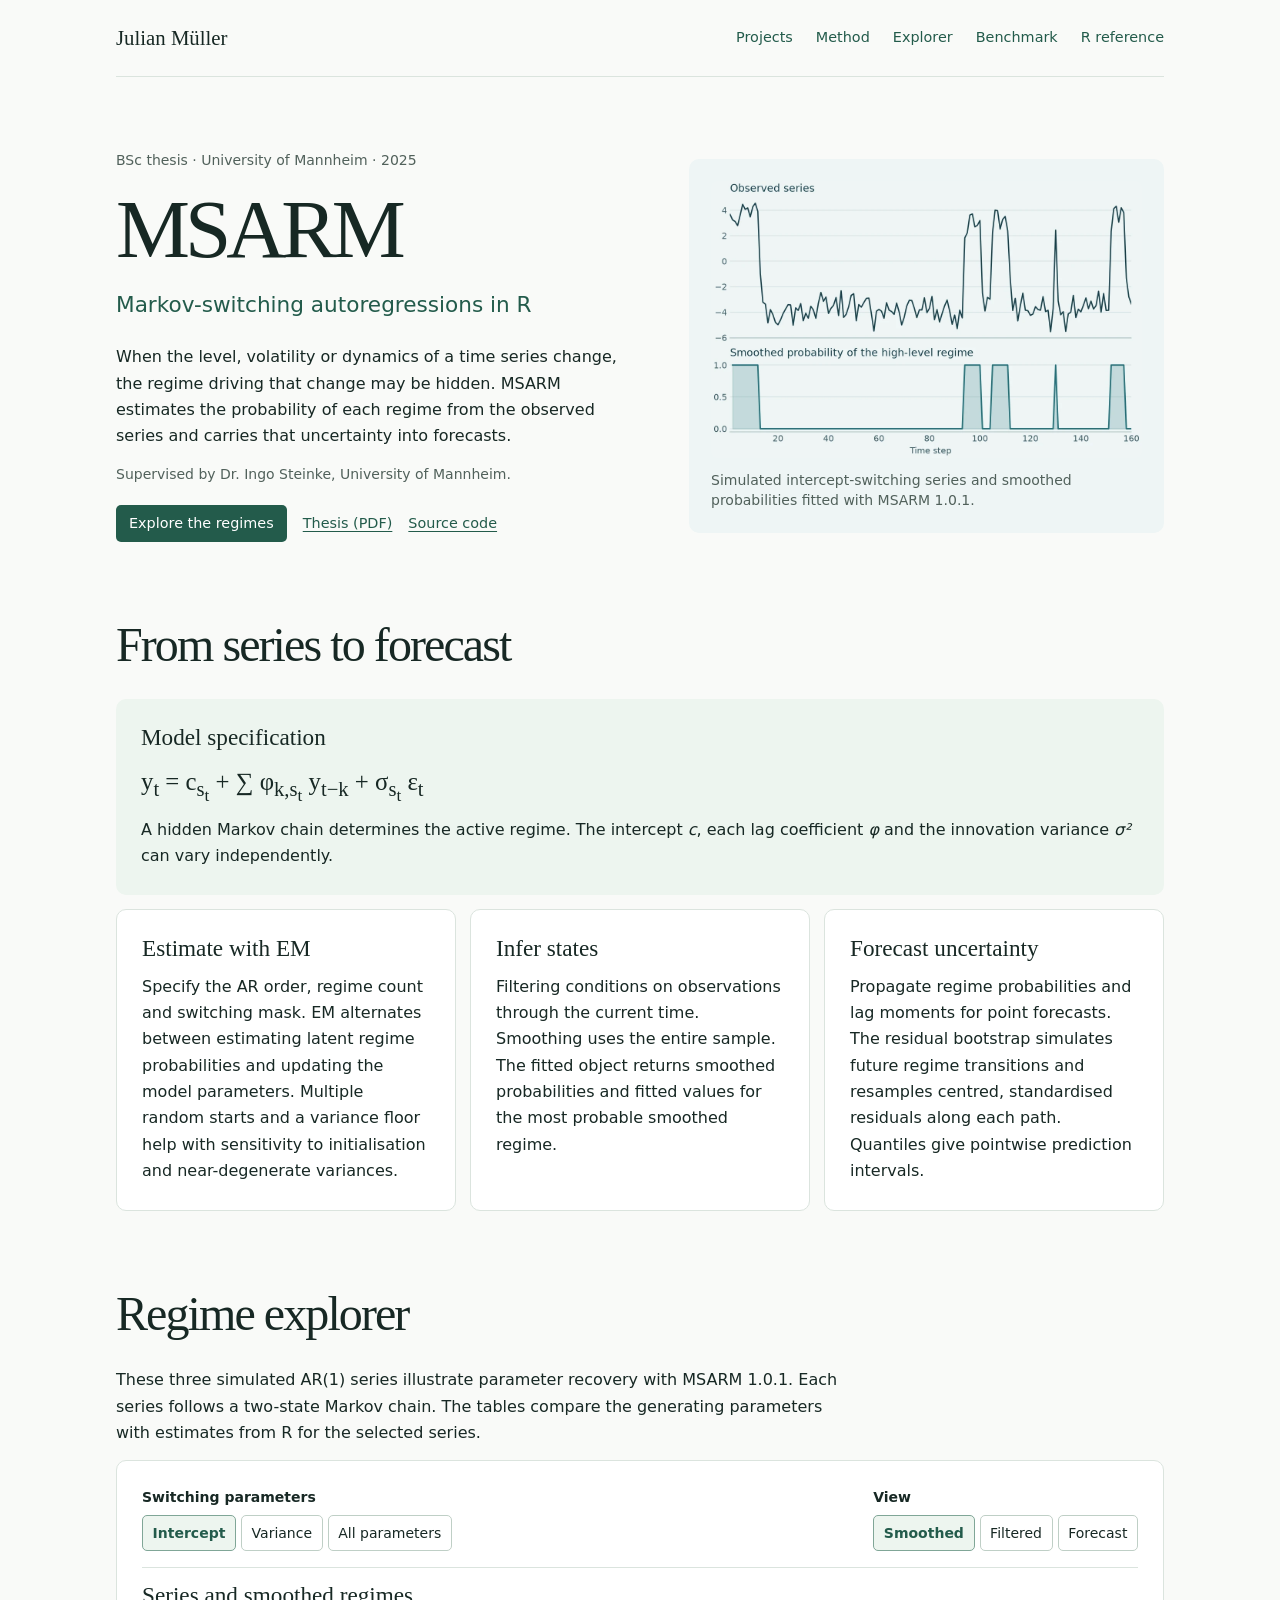
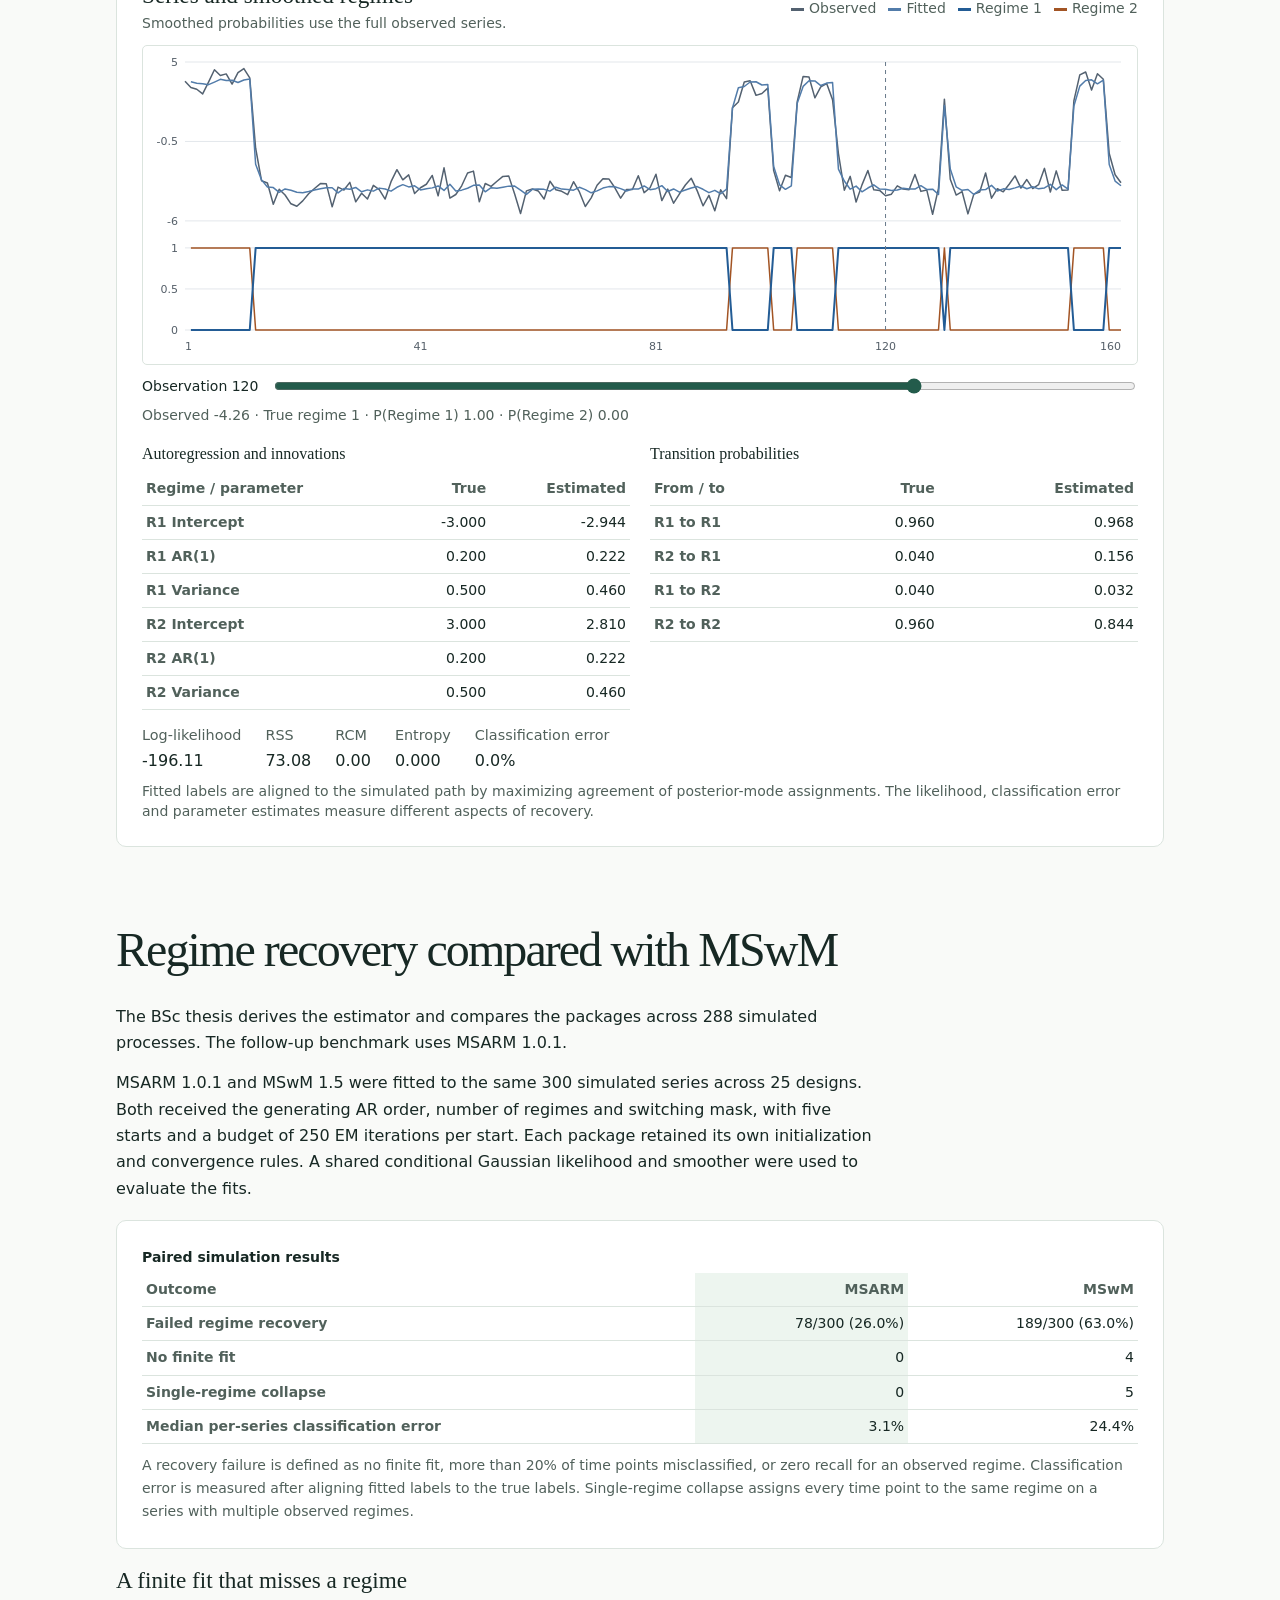
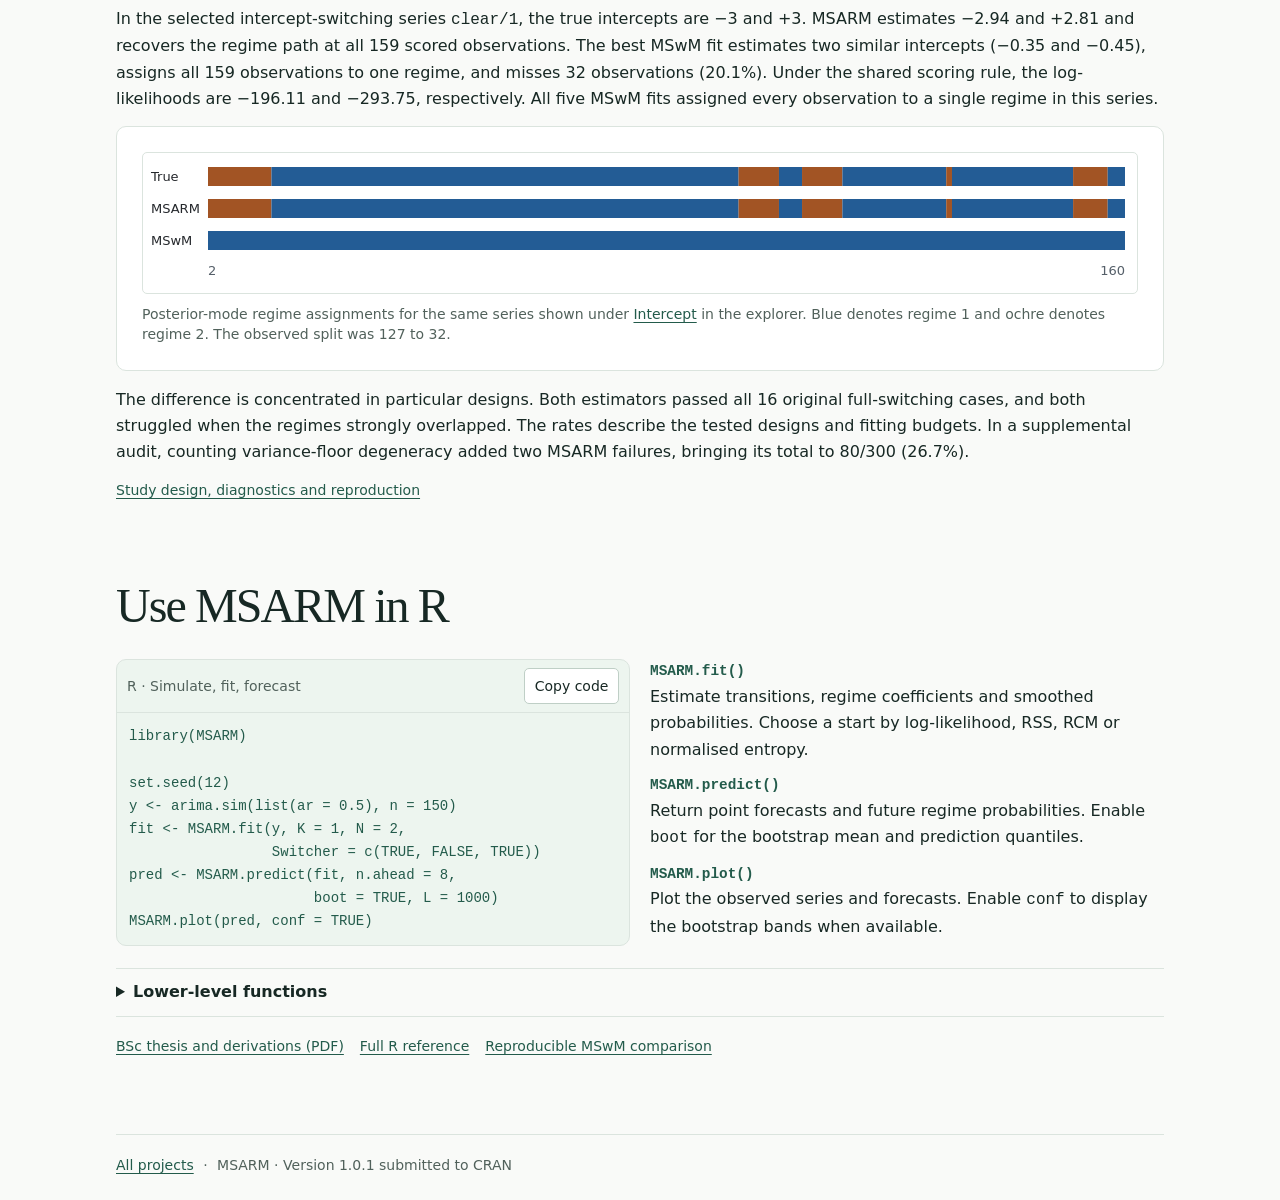
==== commit 93b97779: "Align MSARM with the shared research project layout" ====
--- a/msarm/index.html
+++ b/msarm/index.html
@@ -5,7 +5,9 @@
   <meta name="viewport" content="width=device-width, initial-scale=1">
   <meta name="description" content="Explore regime inference and forecasting with MSARM, an R package for Gaussian Markov-switching autoregressions.">
   <title>MSARM · Markov-switching autoregressions in R</title>
+  <link rel="icon" href="../assets/favicon.svg" type="image/svg+xml">
   <link rel="stylesheet" href="../style.css">
+  <link rel="stylesheet" href="../assets/project.css">
   <link rel="stylesheet" href="style.css">
   <script defer src="demo-data.js"></script>
   <script defer src="explorer.js"></script>
@@ -15,19 +17,35 @@
 <div class="page">
 <header>
   <a class="site-name" href="../">Julian Müller</a>
-  <nav aria-label="Page navigation"><a href="../#projects">Projects</a><a href="#explore">Explorer</a><a href="#benchmark">Benchmark</a><a href="#method">Method</a><a href="#reference">R reference</a></nav>
+  <nav aria-label="Page navigation"><a href="../#projects">Projects</a><a href="#method">Method</a><a href="#explore">Explorer</a><a href="#benchmark">Benchmark</a><a href="#reference">R reference</a></nav>
 </header>
 <main id="main">
   <section class="project-intro" aria-labelledby="title">
-    <p class="context">BSc thesis &middot; University of Mannheim &middot; 2025</p>
-    <h1 id="title">MSARM: Markov-Switching Autoregressive Models</h1>
-    <p>MSARM fits Gaussian autoregressions for time series whose level, dynamics or volatility change with a latent regime. The package estimates regime probabilities and forecasts future observations with bootstrap prediction intervals.</p>
-    <p class="project-links"><a href="https://github.com/jmuelleo/MSARM/tree/msarm-1.0.1">Source code</a><span aria-hidden="true"> &middot; </span><a href="../assets/documents/msarm-bsc-thesis.pdf">BSc thesis (PDF)</a><span aria-hidden="true"> &middot; </span><a href="https://github.com/jmuelleo/MSARM/blob/msarm-1.0.1/benchmarks/README.md">Benchmark</a></p>
-    <p class="context">Supervised by Dr. Ingo Steinke. The thesis derives the estimator and tests both packages across 288 simulated processes. The explorer and the later 300-series benchmark below use MSARM 1.0.1.</p>
+    <div>
+      <p class="context">BSc thesis &middot; University of Mannheim &middot; 2025</p>
+      <h1 id="title">MSARM</h1>
+      <p class="hero-field">Markov-switching autoregressions in R</p>
+      <p>When the level, volatility or dynamics of a time series change, the regime driving that change may be hidden. MSARM estimates the probability of each regime from the observed series and carries that uncertainty into forecasts.</p>
+      <p class="context">Supervised by Dr. Ingo Steinke, University of Mannheim.</p>
+      <div class="project-actions"><a class="primary" href="#explore">Explore the regimes</a><a href="../assets/documents/msarm-bsc-thesis.pdf">Thesis (PDF)</a><a href="https://github.com/jmuelleo/MSARM/tree/msarm-1.0.1">Source code</a></div>
+    </div>
+    <figure class="project-figure regime-preview">
+      <img src="../assets/msarm-regimes.webp" width="1120" height="720" alt="A simulated time series and its fitted probability of being in the high-level regime">
+      <figcaption>Simulated intercept-switching series and smoothed probabilities fitted with MSARM 1.0.1.</figcaption>
+    </figure>
+  </section>
+
+  <section id="method" aria-labelledby="method-title">
+    <h2 id="method-title">From series to forecast</h2>
     <div class="model-card">
-      <h2>Model specification</h2>
+      <h3>Model specification</h3>
       <p class="equation">y<sub>t</sub> = c<sub>s<sub>t</sub></sub> + &sum; &phi;<sub>k,s<sub>t</sub></sub> y<sub>t&minus;k</sub> + &sigma;<sub>s<sub>t</sub></sub> &epsilon;<sub>t</sub></p>
       <p>A hidden Markov chain determines the active regime. The intercept <var>c</var>, each lag coefficient <var>&phi;</var> and the innovation variance <var>&sigma;&sup2;</var> can vary independently.</p>
+    </div>
+    <div class="method-grid">
+      <article><h3>Estimate with EM</h3><p>Specify the AR order, regime count and switching mask. EM alternates between estimating latent regime probabilities and updating the model parameters. Multiple random starts and a variance floor help with sensitivity to initialisation and near-degenerate variances.</p></article>
+      <article><h3>Infer states</h3><p>Filtering conditions on observations through the current time. Smoothing uses the entire sample. The fitted object returns smoothed probabilities and fitted values for the most probable smoothed regime.</p></article>
+      <article><h3>Forecast uncertainty</h3><p>Propagate regime probabilities and lag moments for point forecasts. The residual bootstrap simulates future regime transitions and resamples centred, standardised residuals along each path. Quantiles give pointwise prediction intervals.</p></article>
     </div>
   </section>
 
@@ -66,18 +84,21 @@
 
   <section id="benchmark" aria-labelledby="benchmark-title">
     <h2 id="benchmark-title">Regime recovery compared with MSwM</h2>
-    <p>MSARM 1.0.1 and MSwM 1.5 were fitted to the same 300 simulated series across 25 designs. Both received the generating AR order, number of regimes and switching mask, with five starts and a budget of 250 EM iterations per start. Each package retained its own initialization and convergence rules. A shared conditional Gaussian likelihood and smoother were used to evaluate the fits.</p>
-    <table class="benchmark-table">
-      <caption>Paired simulation results</caption>
-      <thead><tr><th scope="col">Outcome</th><th scope="col">MSARM</th><th scope="col">MSwM</th></tr></thead>
-      <tbody>
-        <tr><th scope="row">Failed regime recovery</th><td>78/300 (26.0%)</td><td>189/300 (63.0%)</td></tr>
-        <tr><th scope="row">No finite fit</th><td>0</td><td>4</td></tr>
-        <tr><th scope="row">Single-regime collapse</th><td>0</td><td>5</td></tr>
-        <tr><th scope="row">Median per-series classification error</th><td>3.1%</td><td>24.4%</td></tr>
-      </tbody>
-    </table>
-    <p class="context">A recovery failure is defined as no finite fit, more than 20% of time points misclassified, or zero recall for an observed regime. Classification error is measured after aligning fitted labels to the true labels. Single-regime collapse assigns every time point to the same regime on a series with multiple observed regimes.</p>
+    <p class="measure">The BSc thesis derives the estimator and compares the packages across 288 simulated processes. The follow-up benchmark uses MSARM 1.0.1.</p>
+    <p class="measure">MSARM 1.0.1 and MSwM 1.5 were fitted to the same 300 simulated series across 25 designs. Both received the generating AR order, number of regimes and switching mask, with five starts and a budget of 250 EM iterations per start. Each package retained its own initialization and convergence rules. A shared conditional Gaussian likelihood and smoother were used to evaluate the fits.</p>
+    <div class="results-wrap">
+      <table class="benchmark-table">
+        <caption>Paired simulation results</caption>
+        <thead><tr><th scope="col">Outcome</th><th scope="col">MSARM</th><th scope="col">MSwM</th></tr></thead>
+        <tbody>
+          <tr><th scope="row">Failed regime recovery</th><td>78/300 (26.0%)</td><td>189/300 (63.0%)</td></tr>
+          <tr><th scope="row">No finite fit</th><td>0</td><td>4</td></tr>
+          <tr><th scope="row">Single-regime collapse</th><td>0</td><td>5</td></tr>
+          <tr><th scope="row">Median per-series classification error</th><td>3.1%</td><td>24.4%</td></tr>
+        </tbody>
+      </table>
+      <p class="context">A recovery failure is defined as no finite fit, more than 20% of time points misclassified, or zero recall for an observed regime. Classification error is measured after aligning fitted labels to the true labels. Single-regime collapse assigns every time point to the same regime on a series with multiple observed regimes.</p>
+    </div>
     <h3>A finite fit that misses a regime</h3>
     <p>In the selected intercept-switching series <code>clear/1</code>, the true intercepts are &minus;3 and +3. MSARM estimates &minus;2.94 and +2.81 and recovers the regime path at all 159 scored observations. The best MSwM fit estimates two similar intercepts (&minus;0.35 and &minus;0.45), assigns all 159 observations to one regime, and misses 32 observations (20.1%). Under the shared scoring rule, the log-likelihoods are &minus;196.11 and &minus;293.75, respectively. All five MSwM fits assigned every observation to a single regime in this series.</p>
     <figure class="lab comparison">
@@ -86,15 +107,6 @@
     </figure>
     <p>The difference is concentrated in particular designs. Both estimators passed all 16 original full-switching cases, and both struggled when the regimes strongly overlapped. The rates describe the tested designs and fitting budgets. In a supplemental audit, counting variance-floor degeneracy added two MSARM failures, bringing its total to 80/300 (26.7%).</p>
     <p class="project-links"><a href="https://github.com/jmuelleo/MSARM/blob/msarm-1.0.1/benchmarks/STRESS300.md">Study design, diagnostics and reproduction</a></p>
-  </section>
-
-  <section id="method" aria-labelledby="method-title">
-    <h2 id="method-title">From series to forecast</h2>
-    <div class="method">
-      <article><h3>Estimate with EM</h3><p>Specify the AR order, regime count and switching mask. EM alternates between estimating latent regime probabilities and updating the model parameters. Multiple random starts and a variance floor help with sensitivity to initialisation and near-degenerate variances.</p></article>
-      <article><h3>Infer states</h3><p>Filtering conditions on observations through the current time. Smoothing uses the entire sample. The fitted object returns smoothed probabilities and fitted values for the most probable smoothed regime.</p></article>
-      <article><h3>Forecast uncertainty</h3><p>Propagate regime probabilities and lag moments for point forecasts. The residual bootstrap simulates future regime transitions and resamples centred, standardised residuals along each path. Quantiles give pointwise prediction intervals.</p></article>
-    </div>
   </section>
 
   <section id="reference" aria-labelledby="reference-title">
@@ -124,7 +136,7 @@
     <div class="resources"><a href="../assets/documents/msarm-bsc-thesis.pdf">BSc thesis and derivations (PDF)</a><a href="https://github.com/jmuelleo/MSARM/tree/msarm-1.0.1/man">Full R reference</a><a href="https://github.com/jmuelleo/MSARM/blob/msarm-1.0.1/benchmarks/README.md">Reproducible MSwM comparison</a></div>
   </section>
 </main>
-<footer><a href="../">Julian Müller</a><span>MSARM · Version 1.0.1 submitted to CRAN</span></footer>
+<footer><a href="../#projects">All projects</a><span aria-hidden="true"> &middot; </span>MSARM &middot; Version 1.0.1 submitted to CRAN</footer>
 </div>
 </body>
 </html>
--- a/assets/project.css
+++ b/assets/project.css
@@ -0,0 +1,18 @@
+.project-intro { display: grid; grid-template-columns: 1.08fr 1fr; align-items: center; gap: clamp(20px, 5vw, 60px); }
+.project-intro .context { margin-bottom: .7em; }
+.project-figure { margin: 0; background: #edf1ed; padding: clamp(12px, 2.5vw, 22px); border-radius: 10px; }
+.project-figure img { display: block; width: 100%; height: auto; margin-bottom: 12px; border-radius: 5px; }
+.measure { max-width: 75ch; }
+.method-grid, .demo-grid { display: grid; gap: 14px; }
+.method-grid { grid-template-columns: repeat(3, minmax(0, 1fr)); }
+.demo-grid { grid-template-columns: repeat(2, minmax(0, 1fr)); }
+.method-grid article, .demo-grid article, .results-wrap { background: white; border: 1px solid var(--line); border-radius: 10px; padding: clamp(14px, 2.7vw, 25px); }
+.method-grid p, .demo-grid p, .results-wrap p { margin-bottom: 0; }
+.results-wrap { margin: 18px 0; }
+@media (max-width: 760px) {
+  .project-intro, .method-grid { grid-template-columns: 1fr; }
+  .project-figure { max-width: 520px; }
+}
+@media (max-width: 480px) {
+  .demo-grid { grid-template-columns: 1fr; }
+}
--- a/msarm/style.css
+++ b/msarm/style.css
@@ -1,65 +1,56 @@
-﻿/* Shared typography, spacing and navigation come from the homepage stylesheet. */
-.project-intro h1 { font-size: clamp(1.8rem, 4.2vw, 2.55rem); letter-spacing: -.035em; margin-bottom: 12px; }
-.project-intro .context { margin-bottom: 8px; }
-.project-intro > p:not(.context,.project-links) { max-width: 72ch; }
-.project-intro .project-links { margin-top: 14px; }
-.model-card { margin-top: 24px; padding: 15px 20px; border-left: 3px solid #7496b6; background: #f5f8fb; }
-.model-card h2 { font-size: 16px; margin-bottom: 8px; }
-.equation { margin: 0 0 8px; font: clamp(1.15rem, 2.8vw, 1.55rem)/1.5 Georgia, serif; }
-.model-card p:last-child { margin-bottom: 0; }
-.intro { max-width: 72ch; }
-.lab { margin: 0; border: 1px solid var(--line); padding: 18px; }
-.control-row, .plot-head, .inspect { display: flex; flex-wrap: wrap; align-items: center; gap: 12px 20px; }
-.control-row, .plot-head { justify-content: space-between; }
-fieldset { min-width: 0; padding: 0; border: 0; margin: 0; }
-legend { font-size: .875rem; font-weight: 600; padding: 0; margin-bottom: 6px; }
-.seg { display: flex; flex-wrap: wrap; gap: 5px; }
-button { border: 1px solid #c5ccd3; border-radius: 3px; background: #fff; color: var(--ink); padding: .35rem .6rem; font: inherit; font-size: .875rem; cursor: pointer; }
-button:hover { border-color: var(--link); }
-button[aria-pressed="true"] { background: #eaf2fa; color: #174675; border-color: #7d9dbc; font-weight: 600; }
-button:focus-visible, input:focus-visible, summary:focus-visible { outline: 2px solid var(--link); outline-offset: 3px; }
-.plot-head { border-top: 1px solid var(--line); padding-top: 14px; margin: 16px 0 10px; }
-.plot-head h3 { margin-bottom: 3px; }
-.plot-head p { font-size: .875rem; color: var(--muted); margin: 0; }
-.legend { display: flex; flex-wrap: wrap; gap: 4px 12px; font-size: .875rem; color: var(--muted); }
-.legend span::before { content: ""; display: inline-block; width: 13px; height: 3px; vertical-align: middle; margin-right: 5px; background: var(--series); }
-canvas { display: block; width: 100%; height: 320px; background: #fff; border: 1px solid var(--line); }
-.inspect { margin: 10px 0 18px; font-size: .875rem; gap: 6px 14px; }
-.inspect input { accent-color: var(--link); flex: 1; min-width: 100px; }
-output, #values, table { font-variant-numeric: tabular-nums; }
-#values { flex-basis: 100%; color: var(--muted); }
-.readouts, .reference { display: grid; grid-template-columns: repeat(2,minmax(0,1fr)); gap: 20px; }
-.readouts h3 { font-size: 1rem; }
-table { width: 100%; border-collapse: collapse; text-align: right; font-size: .875rem; }
-th, td { padding: 5px 4px; border-bottom: 1px solid var(--line); }
-th { color: var(--muted); font-weight: 550; }
-th:first-child { text-align: left; }
-.metrics { display: flex; flex-wrap: wrap; gap: 6px 24px; margin: 14px 0 6px; }
-.metrics dd { font-variant-numeric: tabular-nums; }
-.note { margin-bottom: 0; }
-.method article { margin-bottom: 16px; }
-.method article:last-child { margin-bottom: 0; }
-.method article p { margin: 0; }
-.code-wrap { min-width: 0; align-self: start; border: 1px solid var(--line); background: #f7f8fa; }
-.code-head { display: flex; align-items: center; justify-content: space-between; gap: 8px; padding: 8px 10px; border-bottom: 1px solid var(--line); color: var(--muted); font-size: .875rem; }
-pre { margin: 0; padding: 12px; overflow: auto; color: #1a3c61; font-size: .875rem; }
-code { font-family: ui-monospace, Consolas, monospace; overflow-wrap: anywhere; }
-pre code { overflow-wrap: normal; }
-.api { margin: 0; }
-.api dt { color: var(--link); font-weight: 600; }
-.api dd { margin: 0 0 10px; }
-details { margin-block: 18px; padding-block: 10px; border-block: 1px solid var(--line); }
-details p { margin: 10px 0 0; }
-summary { cursor: pointer; font-weight: 600; }
-.helper-list { padding-inline-start: 20px; }
-.resources { display: flex; flex-wrap: wrap; gap: 5px 16px; font-size: .875rem; }
-@media(max-width: 650px) {
-  .readouts, .reference { grid-template-columns: 1fr; gap: 14px; }
-  .lab { padding: 12px; }
-  canvas { height: 280px; }
-}
-.benchmark-table { margin: 0 0 10px; }
-.benchmark-table caption { text-align: left; padding-bottom: 4px; font-weight: 600; }
-.benchmark-table td { white-space: nowrap; }
-.comparison { margin: 0 0 16px; }
-#comparison-chart { height: 142px; margin-bottom: 10px; }
+.project-figure.regime-preview { background: #eef5f5; }
+.model-card { margin-bottom: 14px; padding: clamp(14px, 2.7vw, 25px); border-radius: 10px; background: #edf5ef; }
+.equation { margin: 0 0 8px; font: clamp(1.15rem, 2.8vw, 1.55rem)/1.5 var(--serif); overflow-wrap: anywhere; }
+.model-card p:last-child { margin-bottom: 0; }
+.intro { max-width: 72ch; }
+.lab { margin: 0; border: 1px solid var(--line); background: #fff; border-radius: 10px; padding: clamp(14px, 2.7vw, 25px); }
+.control-row, .plot-head, .inspect { display: flex; flex-wrap: wrap; align-items: center; gap: 12px 20px; }
+.control-row, .plot-head { justify-content: space-between; }
+fieldset { min-width: 0; padding: 0; border: 0; margin: 0; }
+legend { font-size: .875rem; font-weight: 600; padding: 0; margin-bottom: 6px; }
+.seg { display: flex; flex-wrap: wrap; gap: 5px; }
+button { border: 1px solid #bfcfc6; border-radius: 5px; background: #fff; color: var(--ink); padding: .35rem .6rem; font: inherit; font-size: .875rem; cursor: pointer; }
+button:hover { border-color: var(--link); }
+button[aria-pressed="true"] { background: #edf5ef; color: var(--link); border-color: #80a697; font-weight: 600; }
+button:focus-visible, input:focus-visible, summary:focus-visible { outline: 2px solid var(--link); outline-offset: 3px; }
+.plot-head { border-top: 1px solid var(--line); padding-top: 14px; margin: 16px 0 10px; }
+.plot-head h3 { margin-bottom: 3px; }
+.plot-head p { font-size: .875rem; color: var(--muted); margin: 0; }
+.legend { display: flex; flex-wrap: wrap; gap: 4px 12px; font-size: .875rem; color: var(--muted); }
+.legend span::before { content: ""; display: inline-block; width: 13px; height: 3px; vertical-align: middle; margin-right: 5px; background: var(--series); }
+canvas { display: block; width: 100%; height: 320px; background: #fff; border: 1px solid var(--line); border-radius: 5px; }
+.inspect { margin: 10px 0 18px; font-size: .875rem; gap: 6px 14px; }
+.inspect input { accent-color: var(--link); flex: 1; min-width: 100px; }
+output, #values, table { font-variant-numeric: tabular-nums; }
+#values { flex-basis: 100%; color: var(--muted); }
+.readouts, .reference { display: grid; grid-template-columns: repeat(2,minmax(0,1fr)); gap: 20px; }
+.readouts h3 { font-size: 1rem; }
+table { width: 100%; border-collapse: collapse; text-align: right; font-size: .875rem; }
+th, td { padding: 5px 4px; border-bottom: 1px solid var(--line); }
+th { color: var(--muted); font-weight: 550; }
+th:first-child { text-align: left; }
+.metrics { display: flex; flex-wrap: wrap; gap: 6px 24px; margin: 14px 0 6px; }
+.metrics dd { font-variant-numeric: tabular-nums; }
+.note { margin-bottom: 0; }
+.code-wrap { min-width: 0; align-self: start; border: 1px solid var(--line); background: #edf5ef; border-radius: 10px; }
+.code-head { display: flex; align-items: center; justify-content: space-between; gap: 8px; padding: 8px 10px; border-bottom: 1px solid var(--line); color: var(--muted); font-size: .875rem; }
+pre { margin: 0; padding: 12px; overflow: auto; color: #235b4b; font-size: .875rem; }
+code { font-family: ui-monospace, Consolas, monospace; overflow-wrap: anywhere; }
+pre code { overflow-wrap: normal; }
+.api { margin: 0; }
+.api dt { color: var(--link); font-weight: 600; }
+.api dd { margin: 0 0 10px; }
+details { margin-block: 18px; padding-block: 10px; border-block: 1px solid var(--line); }
+details p { margin: 10px 0 0; }
+summary { cursor: pointer; font-weight: 600; }
+.helper-list { padding-inline-start: 20px; }
+.resources { display: flex; flex-wrap: wrap; gap: 5px 16px; font-size: .875rem; }
+@media(max-width: 650px) {
+  .readouts, .reference { grid-template-columns: 1fr; gap: 14px; }
+  canvas { height: 280px; }
+}
+.benchmark-table { margin: 0 0 10px; }
+.benchmark-table caption { text-align: left; padding-bottom: 4px; font-weight: 600; }
+.benchmark-table td:nth-child(2), .benchmark-table th:nth-child(2) { background: #edf5ef; }
+.comparison { margin: 0 0 16px; }
+#comparison-chart { height: 142px; margin-bottom: 10px; }
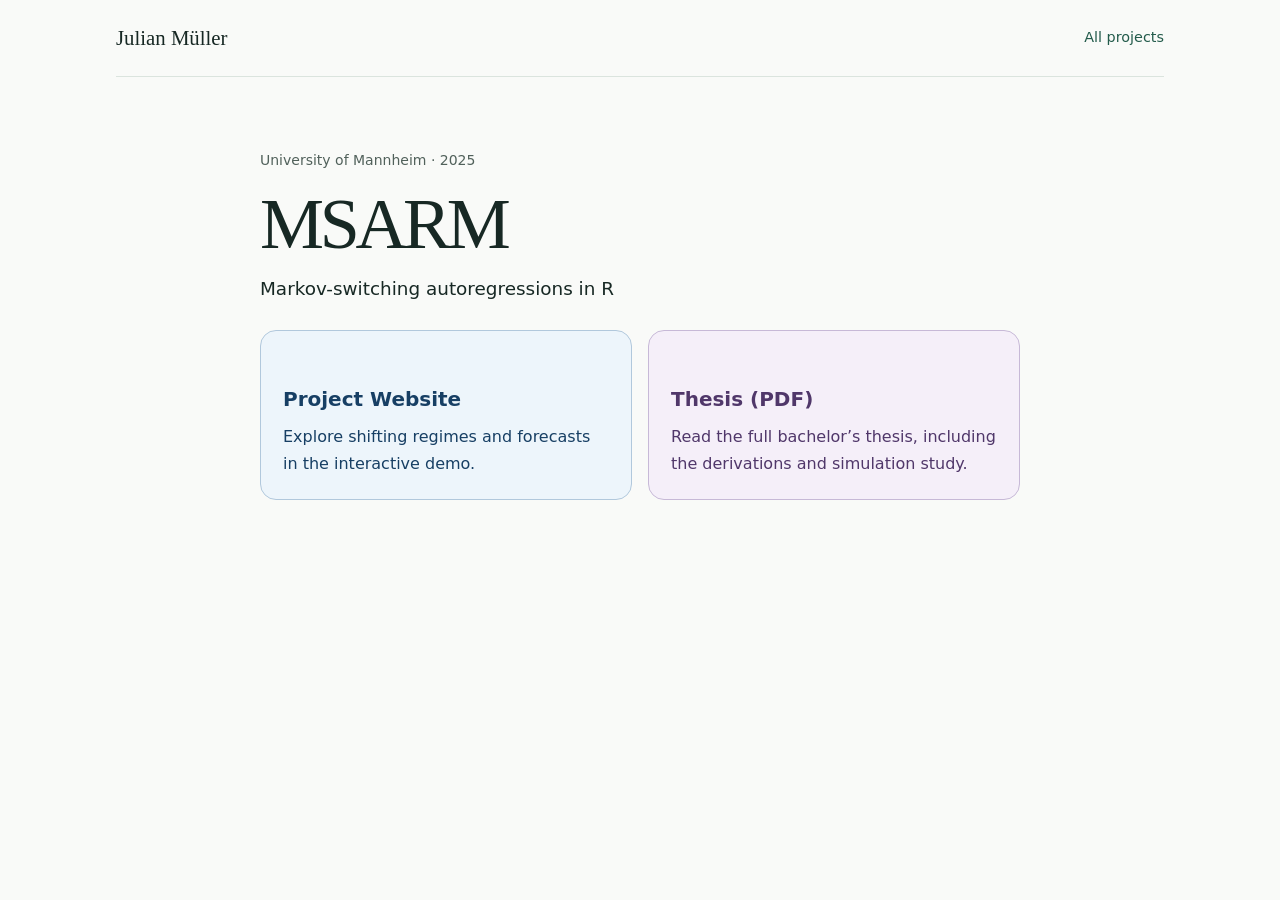
==== commit f088a733: "Show thesis and project website choices at /msarm/" ====
--- a/msarm/index.html
+++ b/msarm/index.html
@@ -1,142 +1,47 @@
-<!doctype html>
-<html lang="en">
-<head>
-  <meta charset="utf-8">
-  <meta name="viewport" content="width=device-width, initial-scale=1">
-  <meta name="description" content="Explore regime inference and forecasting with MSARM, an R package for Gaussian Markov-switching autoregressions.">
-  <title>MSARM · Markov-switching autoregressions in R</title>
-  <link rel="icon" href="../assets/favicon.svg" type="image/svg+xml">
-  <link rel="stylesheet" href="../style.css">
-  <link rel="stylesheet" href="../assets/project.css">
-  <link rel="stylesheet" href="style.css">
-  <script defer src="demo-data.js"></script>
-  <script defer src="explorer.js"></script>
-</head>
-<body>
-<a class="skip-link" href="#main">Skip to content</a>
-<div class="page">
-<header>
-  <a class="site-name" href="../">Julian Müller</a>
-  <nav aria-label="Page navigation"><a href="../#projects">Projects</a><a href="#method">Method</a><a href="#explore">Explorer</a><a href="#benchmark">Benchmark</a><a href="#reference">R reference</a></nav>
-</header>
-<main id="main">
-  <section class="project-intro" aria-labelledby="title">
-    <div>
-      <p class="context">BSc thesis &middot; University of Mannheim &middot; 2025</p>
-      <h1 id="title">MSARM</h1>
-      <p class="hero-field">Markov-switching autoregressions in R</p>
-      <p>When the level, volatility or dynamics of a time series change, the regime driving that change may be hidden. MSARM estimates the probability of each regime from the observed series and carries that uncertainty into forecasts.</p>
-      <p class="context">Supervised by Dr. Ingo Steinke, University of Mannheim.</p>
-      <div class="project-actions"><a class="primary" href="#explore">Explore the regimes</a><a href="../assets/documents/msarm-bsc-thesis.pdf">Thesis (PDF)</a><a href="https://github.com/jmuelleo/MSARM/tree/msarm-1.0.1">Source code</a></div>
-    </div>
-    <figure class="project-figure regime-preview">
-      <img src="../assets/msarm-regimes.webp" width="1120" height="720" alt="A simulated time series and its fitted probability of being in the high-level regime">
-      <figcaption>Simulated intercept-switching series and smoothed probabilities fitted with MSARM 1.0.1.</figcaption>
-    </figure>
-  </section>
-
-  <section id="method" aria-labelledby="method-title">
-    <h2 id="method-title">From series to forecast</h2>
-    <div class="model-card">
-      <h3>Model specification</h3>
-      <p class="equation">y<sub>t</sub> = c<sub>s<sub>t</sub></sub> + &sum; &phi;<sub>k,s<sub>t</sub></sub> y<sub>t&minus;k</sub> + &sigma;<sub>s<sub>t</sub></sub> &epsilon;<sub>t</sub></p>
-      <p>A hidden Markov chain determines the active regime. The intercept <var>c</var>, each lag coefficient <var>&phi;</var> and the innovation variance <var>&sigma;&sup2;</var> can vary independently.</p>
-    </div>
-    <div class="method-grid">
-      <article><h3>Estimate with EM</h3><p>Specify the AR order, regime count and switching mask. EM alternates between estimating latent regime probabilities and updating the model parameters. Multiple random starts and a variance floor help with sensitivity to initialisation and near-degenerate variances.</p></article>
-      <article><h3>Infer states</h3><p>Filtering conditions on observations through the current time. Smoothing uses the entire sample. The fitted object returns smoothed probabilities and fitted values for the most probable smoothed regime.</p></article>
-      <article><h3>Forecast uncertainty</h3><p>Propagate regime probabilities and lag moments for point forecasts. The residual bootstrap simulates future regime transitions and resamples centred, standardised residuals along each path. Quantiles give pointwise prediction intervals.</p></article>
-    </div>
-  </section>
-
-  <section id="explore" aria-labelledby="explore-title">
-    <h2 id="explore-title">Regime explorer</h2>
-    <p class="intro">These three simulated AR(1) series illustrate parameter recovery with MSARM 1.0.1. Each series follows a two-state Markov chain. The tables compare the generating parameters with estimates from R for the selected series.</p>
-    <figure class="lab" aria-labelledby="chart-title">
-      <div class="control-row">
-        <fieldset><legend>Switching parameters</legend><div class="seg">
-          <button type="button" data-model="level" aria-pressed="true">Intercept</button>
-          <button type="button" data-model="volatility" aria-pressed="false">Variance</button>
-          <button type="button" data-model="dynamics" aria-pressed="false">All parameters</button>
-        </div></fieldset>
-        <fieldset><legend>View</legend><div class="seg">
-          <button type="button" data-view="smoothed" aria-pressed="true">Smoothed</button>
-          <button type="button" data-view="filtered" aria-pressed="false">Filtered</button>
-          <button type="button" data-view="forecast" aria-pressed="false">Forecast</button>
-        </div></fieldset>
-      </div>
-      <div class="plot-head"><div><h3 id="chart-title">Series and inferred regimes</h3><p id="chart-description" role="status">Smoothed probabilities use the full observed series.</p></div><div id="legend" class="legend"></div></div>
-      <canvas id="chart" role="img" aria-labelledby="chart-title chart-description"><p>Chart output is summarized in the tables below.</p></canvas>
-      <div class="inspect">
-        <label for="inspect">Observation <output id="step">120</output></label>
-        <input type="range" id="inspect" min="2" max="200" value="120">
-        <span id="values"></span>
-      </div>
-      <noscript><p>Enable JavaScript to explore the fitted examples. The model and R reference are available below.</p></noscript>
-      <div class="readouts">
-        <div><h3>Autoregression and innovations</h3><table><thead><tr><th scope="col">Regime / parameter</th><th scope="col">True</th><th scope="col">Estimated</th></tr></thead><tbody id="parameters"></tbody></table></div>
-        <div><h3>Transition probabilities</h3><table><thead><tr><th scope="col">From / to</th><th scope="col">True</th><th scope="col">Estimated</th></tr></thead><tbody id="transition"></tbody></table></div>
-      </div>
-      <dl id="metrics" class="metrics"></dl>
-      <figcaption class="note context">Fitted labels are aligned to the simulated path by maximizing agreement of posterior-mode assignments. The likelihood, classification error and parameter estimates measure different aspects of recovery.</figcaption>
-    </figure>
-  </section>
-
-  <section id="benchmark" aria-labelledby="benchmark-title">
-    <h2 id="benchmark-title">Regime recovery compared with MSwM</h2>
-    <p class="measure">The BSc thesis derives the estimator and compares the packages across 288 simulated processes. The follow-up benchmark uses MSARM 1.0.1.</p>
-    <p class="measure">MSARM 1.0.1 and MSwM 1.5 were fitted to the same 300 simulated series across 25 designs. Both received the generating AR order, number of regimes and switching mask, with five starts and a budget of 250 EM iterations per start. Each package retained its own initialization and convergence rules. A shared conditional Gaussian likelihood and smoother were used to evaluate the fits.</p>
-    <div class="results-wrap">
-      <table class="benchmark-table">
-        <caption>Paired simulation results</caption>
-        <thead><tr><th scope="col">Outcome</th><th scope="col">MSARM</th><th scope="col">MSwM</th></tr></thead>
-        <tbody>
-          <tr><th scope="row">Failed regime recovery</th><td>78/300 (26.0%)</td><td>189/300 (63.0%)</td></tr>
-          <tr><th scope="row">No finite fit</th><td>0</td><td>4</td></tr>
-          <tr><th scope="row">Single-regime collapse</th><td>0</td><td>5</td></tr>
-          <tr><th scope="row">Median per-series classification error</th><td>3.1%</td><td>24.4%</td></tr>
-        </tbody>
-      </table>
-      <p class="context">A recovery failure is defined as no finite fit, more than 20% of time points misclassified, or zero recall for an observed regime. Classification error is measured after aligning fitted labels to the true labels. Single-regime collapse assigns every time point to the same regime on a series with multiple observed regimes.</p>
-    </div>
-    <h3>A finite fit that misses a regime</h3>
-    <p>In the selected intercept-switching series <code>clear/1</code>, the true intercepts are &minus;3 and +3. MSARM estimates &minus;2.94 and +2.81 and recovers the regime path at all 159 scored observations. The best MSwM fit estimates two similar intercepts (&minus;0.35 and &minus;0.45), assigns all 159 observations to one regime, and misses 32 observations (20.1%). Under the shared scoring rule, the log-likelihoods are &minus;196.11 and &minus;293.75, respectively. All five MSwM fits assigned every observation to a single regime in this series.</p>
-    <figure class="lab comparison">
-      <canvas id="comparison-chart" role="img" aria-label="Three regime paths over observations 2 to 160. MSARM matches the simulated path at all 159 observations. MSwM assigns all observations to regime 1 after label alignment."></canvas>
-      <figcaption class="context note">Posterior-mode regime assignments for the same series shown under <a href="#explore" id="show-case">Intercept</a> in the explorer. Blue denotes regime 1 and ochre denotes regime 2. The observed split was 127 to 32.</figcaption>
-    </figure>
-    <p>The difference is concentrated in particular designs. Both estimators passed all 16 original full-switching cases, and both struggled when the regimes strongly overlapped. The rates describe the tested designs and fitting budgets. In a supplemental audit, counting variance-floor degeneracy added two MSARM failures, bringing its total to 80/300 (26.7%).</p>
-    <p class="project-links"><a href="https://github.com/jmuelleo/MSARM/blob/msarm-1.0.1/benchmarks/STRESS300.md">Study design, diagnostics and reproduction</a></p>
-  </section>
-
-  <section id="reference" aria-labelledby="reference-title">
-    <h2 id="reference-title">Use MSARM in R</h2>
-    <div class="reference">
-      <div class="code-wrap"><div class="code-head"><span>R · Simulate, fit, forecast</span><button type="button" id="copy">Copy code</button></div><pre><code id="r-code">library(MSARM)
-
-set.seed(12)
-y &lt;- arima.sim(list(ar = 0.5), n = 150)
-fit &lt;- MSARM.fit(y, K = 1, N = 2,
-                 Switcher = c(TRUE, FALSE, TRUE))
-pred &lt;- MSARM.predict(fit, n.ahead = 8,
-                      boot = TRUE, L = 1000)
-MSARM.plot(pred, conf = TRUE)</code></pre></div>
-      <dl class="api">
-        <dt><code>MSARM.fit()</code></dt><dd>Estimate transitions, regime coefficients and smoothed probabilities. Choose a start by log-likelihood, RSS, RCM or normalised entropy.</dd>
-        <dt><code>MSARM.predict()</code></dt><dd>Return point forecasts and future regime probabilities. Enable <code>boot</code> for the bootstrap mean and prediction quantiles.</dd>
-        <dt><code>MSARM.plot()</code></dt><dd>Plot the observed series and forecasts. Enable <code>conf</code> to display the bootstrap bands when available.</dd>
-      </dl>
-    </div>
-    <details><summary>Lower-level functions</summary>
-      <p><strong>Inference and likelihood.</strong> <code>eta_function</code> evaluates conditional densities. <code>zeta_Yt_function</code> calculates filtered and one-step predicted probabilities, <code>zeta_YT_function</code> smooths them, and <code>Log_Likelihood_function</code> evaluates the conditional log-likelihood.</p>
-      <p><strong>Initialisation and transitions.</strong> <code>alpha_0_function</code>, <code>P_0_function</code> and <code>zeta_1_0_function</code> initialise coefficients, transitions and regime weights. <code>P_ij_next_function</code> updates the transition matrix.</p>
-      <p><strong>Worked EM routines.</strong> The three case-specific EM routines expose the estimation steps behind different switching masks. The associated helpers update regression coefficients and, in Example 5, regime variances.</p>
-        <ul class="helper-list"><li><a href="https://github.com/jmuelleo/MSARM/tree/msarm-1.0.1/man"><code>Example3_EM_Algorithm_function_lastbeta</code>, <code>Example4_EM_Algorithm_function_lastbeta</code>, <code>Example5_EM_Algorithm_function_lastbeta</code></a></li><li><code>Example3_alpha_next_function</code>, <code>Example4_alpha_next_function_lastbeta</code>, <code>Example5_alpha_next_function_lastbeta</code></li><li><code>Example4_Beta_F_function</code>, <code>Example5_Beta_F_function</code>, <code>Example5_sigma_function</code></li></ul>
-    </details>
-    <div class="resources"><a href="../assets/documents/msarm-bsc-thesis.pdf">BSc thesis and derivations (PDF)</a><a href="https://github.com/jmuelleo/MSARM/tree/msarm-1.0.1/man">Full R reference</a><a href="https://github.com/jmuelleo/MSARM/blob/msarm-1.0.1/benchmarks/README.md">Reproducible MSwM comparison</a></div>
-  </section>
-</main>
-<footer><a href="../#projects">All projects</a><span aria-hidden="true"> &middot; </span>MSARM &middot; Version 1.0.1 submitted to CRAN</footer>
-</div>
-</body>
-</html>
+<!doctype html>
+<html lang="en">
+<head>
+  <meta charset="utf-8">
+  <meta name="viewport" content="width=device-width, initial-scale=1">
+  <meta name="description" content="Explore the interactive MSARM project website or read the thesis.">
+  <title>MSARM | Julian Müller</title>
+  <link rel="icon" href="../assets/favicon.svg" type="image/svg+xml">
+  <link rel="stylesheet" href="../style.css">
+  <style>
+    .msarm-entry { max-width: 760px; margin: 0 auto; }
+    .msarm-entry h1 { margin: 0 0 8px; font-size: clamp(2.5rem, 8vw, 4.5rem); }
+    .msarm-intro { margin-bottom: 26px; font-size: 1.15rem; }
+    .msarm-options { display: grid; grid-template-columns: repeat(2, minmax(0, 1fr)); gap: 16px; }
+    .msarm-card { display: flex; flex-direction: column; justify-content: end; gap: 8px; min-height: 170px; padding: 22px; border: 1px solid #b1c8dc; border-radius: 16px; background: #edf5fb; color: #173f64; text-decoration: none; }
+    .msarm-card + .msarm-card { border-color: #c7b9d7; background: #f5eff9; color: #50376a; }
+    .msarm-card strong { font-size: 1.25rem; }
+    .msarm-card:hover, .msarm-card:focus-visible { border-color: currentColor; text-decoration: none; }
+    .msarm-card:hover strong, .msarm-card:focus-visible strong { text-decoration: underline; }
+    @media (max-width: 560px) { .msarm-options { grid-template-columns: 1fr; } .msarm-card { min-height: 120px; } }
+  </style>
+</head>
+<body>
+  <a class="skip-link" href="#main">Skip to content</a>
+  <div class="page">
+    <header>
+      <a class="site-name" href="../">Julian Müller</a>
+      <nav aria-label="Page navigation"><a href="../#projects">All projects</a></nav>
+    </header>
+    <main id="main" class="msarm-entry">
+      <p class="context">University of Mannheim · 2025</p>
+      <h1>MSARM</h1>
+      <p class="msarm-intro">Markov-switching autoregressions in R</p>
+      <div class="msarm-options">
+        <a class="msarm-card" href="project.html">
+          <strong>Project Website</strong>
+          <span>Explore shifting regimes and forecasts in the interactive demo.</span>
+        </a>
+        <a class="msarm-card" href="../assets/documents/msarm-bsc-thesis.pdf">
+          <strong>Thesis (PDF)</strong>
+          <span>Read the full bachelor’s thesis, including the derivations and simulation study.</span>
+        </a>
+      </div>
+    </main>
+  </div>
+</body>
+</html>
--- a/style.css
+++ b/style.css
@@ -1,94 +1,94 @@
-﻿:root {
-  color-scheme: light;
-  --paper: #f9faf8;
-  --ink: #172824;
-  --muted: #51615b;
-  --link: #235b4b;
-  --line: #dbe4de;
-  --serif: "Palatino Linotype", "Book Antiqua", Georgia, serif;
-}
-* { box-sizing: border-box; }
-html { scroll-padding-top: 24px; }
-body {
-  margin: 0;
-  background: var(--paper);
-  color: var(--ink);
-  font: 1rem/1.65 system-ui, -apple-system, "Segoe UI", sans-serif;
-}
-.page { max-width: 1160px; margin: auto; padding: 0 clamp(18px, 5vw, 56px); }
-a { color: var(--link); text-underline-offset: .23em; }
-a:hover { color: #153d32; }
-a:focus-visible { outline: 2px solid var(--link); outline-offset: 4px; }
-.skip-link { position: absolute; left: 12px; top: -80px; background: white; padding: 10px 16px; z-index: 2; }
-.skip-link:focus { top: 10px; }
-header {
-  display: flex; flex-wrap: wrap; align-items: center; justify-content: space-between;
-  gap: 12px 24px; padding: 21px 0; border-bottom: 1px solid var(--line); margin-bottom: clamp(32px, 6vw, 72px);
-}
-.site-name { font-family: var(--serif); font-size: 1.3rem; color: var(--ink); text-decoration: none; }
-nav { display: flex; flex-wrap: wrap; gap: 8px 23px; font-size: .9rem; }
-nav a { text-decoration: none; }
-nav a:hover { text-decoration: underline; }
-h1,h2,h3 { font-family: var(--serif); font-weight: 500; line-height: 1.13; margin: 0 0 .55em; text-wrap: balance; }
-h1 { font-size: clamp(2.7rem, 6.5vw, 5.5rem); letter-spacing: -.06em; margin-bottom: .13em; }
-h2 { font-size: clamp(1.85rem, 4vw, 3rem); letter-spacing: -.04em; }
-h3 { font-size: 1.45rem; }
-p { margin: 0 0 .85em; }
-section { margin-bottom: clamp(42px, 7vw, 76px); }
-.introduction { display: grid; grid-template-columns: minmax(0, 1fr) clamp(180px, 23vw, 265px); gap: clamp(22px, 7vw, 88px); align-items: center; }
-.hero-field { font-size: clamp(1.05rem, 2.4vw, 1.35rem); color: var(--link); margin-bottom: 1em; }
-.portrait {
-  width: 100%; height: auto; aspect-ratio: 4 / 5; object-fit: cover; object-position: 50% 19%;
-  border-radius: 6px; box-shadow: 9px 9px 0 #e1eade;
-}
-.application-note,.context { color: var(--muted); }
-.contact-links,.context,.project-links,figcaption { font-size: .875rem; }
-.contact-links span,.project-links span { margin: 0 5px; color: var(--muted); }
-#projects { border-top: 1px solid var(--line); padding-top: clamp(24px, 4vw, 44px); }
-.project {
-  display: grid; grid-template-columns: minmax(0, 1fr) minmax(0, 1.12fr);
-  border: 1px solid var(--line); border-radius: 12px; overflow: hidden; background: #fff;
-}
-.project + .project { margin-top: 22px; }
-.project-preview { margin: 0; display: flex; flex-direction: column; justify-content: center; padding: clamp(12px, 3vw, 28px); gap: 11px; }
-.pose-preview { background: #edf1ed; }
-.regime-preview { background: #eef5f5; }
-.project-preview a { display: block; }
-.project-preview img { display: block; width: 100%; height: auto; border-radius: 5px; }
-figcaption { color: var(--muted); line-height: 1.45; }
-.project-copy { padding: clamp(20px, 3.3vw, 38px); }
-.project-copy .context { margin-bottom: 8px; }
-.project h3 { font-size: clamp(2.1rem, 4vw, 3.3rem); letter-spacing: -.045em; margin-bottom: 4px; }
-.project h3 a { text-decoration: none; color: inherit; }
-.project h3 a:hover { text-decoration: underline; }
-.project-subtitle { color: var(--link); font-weight: 600; }
-.project-finding { padding-left: 13px; border-left: 2px solid #a7c2b5; color: #374c45; font-size: .9375rem; }
-.project-actions { display: flex; align-items: center; flex-wrap: wrap; gap: 8px 16px; font-size: .9rem; margin-top: 18px; }
-.primary { display: inline-block; padding: 7px 13px; border-radius: 5px; background: #235b4b; color: #fff; text-decoration: none; }
-.primary:hover { background: #153d32; color: #fff; }
-#research > p, #contact > p { max-width: 75ch; }
-.history { margin: 0 0 18px; }
-.history > div { display: grid; grid-template-columns: 124px minmax(0,1fr); gap: 18px; padding: 12px 0; border-top: 1px solid var(--line); }
-dt { color: var(--muted); font-size: .9rem; }
-dd { margin: 0; }
-footer { border-top: 1px solid var(--line); padding: 19px 0 28px; font-size: .875rem; color: var(--muted); }
-footer span { margin: 0 5px; }
-@media (max-width: 740px) {
-  .introduction { gap: 22px; }
-  .project { grid-template-columns: 1fr; }
-  .project-preview { align-items: center; }
-  .project-preview a { max-width: 480px; }
-}
-@media (max-width: 530px) {
-  .introduction { grid-template-columns: minmax(0, 1fr) 104px; gap: 13px; align-items: start; }
-  .bio { display: contents; }
-  .bio h1 { grid-column: 1; align-self: end; }
-  .bio .hero-field { grid-column: 1; grid-row: 2; margin: 0; }
-  .bio > p:not(.hero-field) { grid-column: 1 / -1; margin: 0; }
-  .portrait { grid-column: 2; grid-row: 1 / span 2; box-shadow: 4px 4px 0 #e1eade; }
-  .history > div { grid-template-columns: 1fr; gap: 2px; }
-}
-@media print {
-  header, .skip-link, footer { display: none; }
-  .project, .history > div { break-inside: avoid; }
+:root {
+  color-scheme: light;
+  --paper: #f9faf8;
+  --ink: #172824;
+  --muted: #51615b;
+  --link: #235b4b;
+  --line: #dbe4de;
+  --serif: "Palatino Linotype", "Book Antiqua", Georgia, serif;
 }
+* { box-sizing: border-box; }
+html { scroll-padding-top: 24px; }
+body {
+  margin: 0;
+  background: var(--paper);
+  color: var(--ink);
+  font: 1rem/1.65 system-ui, -apple-system, "Segoe UI", sans-serif;
+}
+.page { max-width: 1160px; margin: auto; padding: 0 clamp(18px, 5vw, 56px); }
+a { color: var(--link); text-underline-offset: .23em; }
+a:hover { color: #153d32; }
+a:focus-visible { outline: 2px solid var(--link); outline-offset: 4px; }
+.skip-link { position: absolute; left: 12px; top: -80px; background: white; padding: 10px 16px; z-index: 2; }
+.skip-link:focus { top: 10px; }
+header {
+  display: flex; flex-wrap: wrap; align-items: center; justify-content: space-between;
+  gap: 12px 24px; padding: 21px 0; border-bottom: 1px solid var(--line); margin-bottom: clamp(32px, 6vw, 72px);
+}
+.site-name { font-family: var(--serif); font-size: 1.3rem; color: var(--ink); text-decoration: none; }
+nav { display: flex; flex-wrap: wrap; gap: 8px 23px; font-size: .9rem; }
+nav a { text-decoration: none; }
+nav a:hover { text-decoration: underline; }
+h1,h2,h3 { font-family: var(--serif); font-weight: 500; line-height: 1.13; margin: 0 0 .55em; text-wrap: balance; }
+h1 { font-size: clamp(2.7rem, 6.5vw, 5.5rem); letter-spacing: -.06em; margin-bottom: .13em; }
+h2 { font-size: clamp(1.85rem, 4vw, 3rem); letter-spacing: -.04em; }
+h3 { font-size: 1.45rem; }
+p { margin: 0 0 .85em; }
+section { margin-bottom: clamp(42px, 7vw, 76px); }
+.introduction { display: grid; grid-template-columns: minmax(0, 1fr) clamp(180px, 23vw, 265px); gap: clamp(22px, 7vw, 88px); align-items: center; }
+.hero-field { font-size: clamp(1.05rem, 2.4vw, 1.35rem); color: var(--link); margin-bottom: 1em; }
+.portrait {
+  width: 100%; height: auto; aspect-ratio: 4 / 5; object-fit: cover; object-position: 50% 19%;
+  border-radius: 6px; box-shadow: 9px 9px 0 #e1eade;
+}
+.application-note,.context { color: var(--muted); }
+.contact-links,.context,.project-links,figcaption { font-size: .875rem; }
+.contact-links span,.project-links span { margin: 0 5px; color: var(--muted); }
+#projects { border-top: 1px solid var(--line); padding-top: clamp(24px, 4vw, 44px); }
+.project {
+  display: grid; grid-template-columns: minmax(0, 1fr) minmax(0, 1.12fr);
+  border: 1px solid var(--line); border-radius: 12px; overflow: hidden; background: #fff;
+}
+.project + .project { margin-top: 22px; }
+.project-preview { margin: 0; display: flex; flex-direction: column; justify-content: center; padding: clamp(12px, 3vw, 28px); gap: 11px; }
+.pose-preview { background: #edf1ed; }
+.regime-preview { background: #eef5f5; }
+.project-preview > a { display: block; }
+.project-preview img, .project-preview video { display: block; width: 100%; height: auto; border-radius: 5px; }
+figcaption { color: var(--muted); line-height: 1.45; }
+.project-copy { padding: clamp(20px, 3.3vw, 38px); }
+.project-copy .context { margin-bottom: 8px; }
+.project h3 { font-size: clamp(2.1rem, 4vw, 3.3rem); letter-spacing: -.045em; margin-bottom: 4px; }
+.project h3 a { text-decoration: none; color: inherit; }
+.project h3 a:hover { text-decoration: underline; }
+.project-subtitle { color: var(--link); font-weight: 600; }
+.project-finding { padding-left: 13px; border-left: 2px solid #a7c2b5; color: #374c45; font-size: .9375rem; }
+.project-actions { display: flex; align-items: center; flex-wrap: wrap; gap: 8px 16px; font-size: .9rem; margin-top: 18px; }
+.primary { display: inline-block; padding: 7px 13px; border-radius: 5px; background: #235b4b; color: #fff; text-decoration: none; }
+.primary:hover { background: #153d32; color: #fff; }
+#research > p, #contact > p { max-width: 75ch; }
+.history { margin: 0 0 18px; }
+.history > div { display: grid; grid-template-columns: 124px minmax(0,1fr); gap: 18px; padding: 12px 0; border-top: 1px solid var(--line); }
+dt { color: var(--muted); font-size: .9rem; }
+dd { margin: 0; }
+footer { border-top: 1px solid var(--line); padding: 19px 0 28px; font-size: .875rem; color: var(--muted); }
+footer span { margin: 0 5px; }
+@media (max-width: 740px) {
+  .introduction { gap: 22px; }
+  .project { grid-template-columns: 1fr; }
+  .project-preview { align-items: center; }
+  .project-preview a, .project-preview video { max-width: 480px; }
+}
+@media (max-width: 530px) {
+  .introduction { grid-template-columns: minmax(0, 1fr) 104px; gap: 13px; align-items: start; }
+  .bio { display: contents; }
+  .bio h1 { grid-column: 1; align-self: end; }
+  .bio .hero-field { grid-column: 1; grid-row: 2; margin: 0; }
+  .bio > p:not(.hero-field) { grid-column: 1 / -1; margin: 0; }
+  .portrait { grid-column: 2; grid-row: 1 / span 2; box-shadow: 4px 4px 0 #e1eade; }
+  .history > div { grid-template-columns: 1fr; gap: 2px; }
+}
+@media print {
+  header, .skip-link, footer { display: none; }
+  .project, .history > div { break-inside: avoid; }
+}
